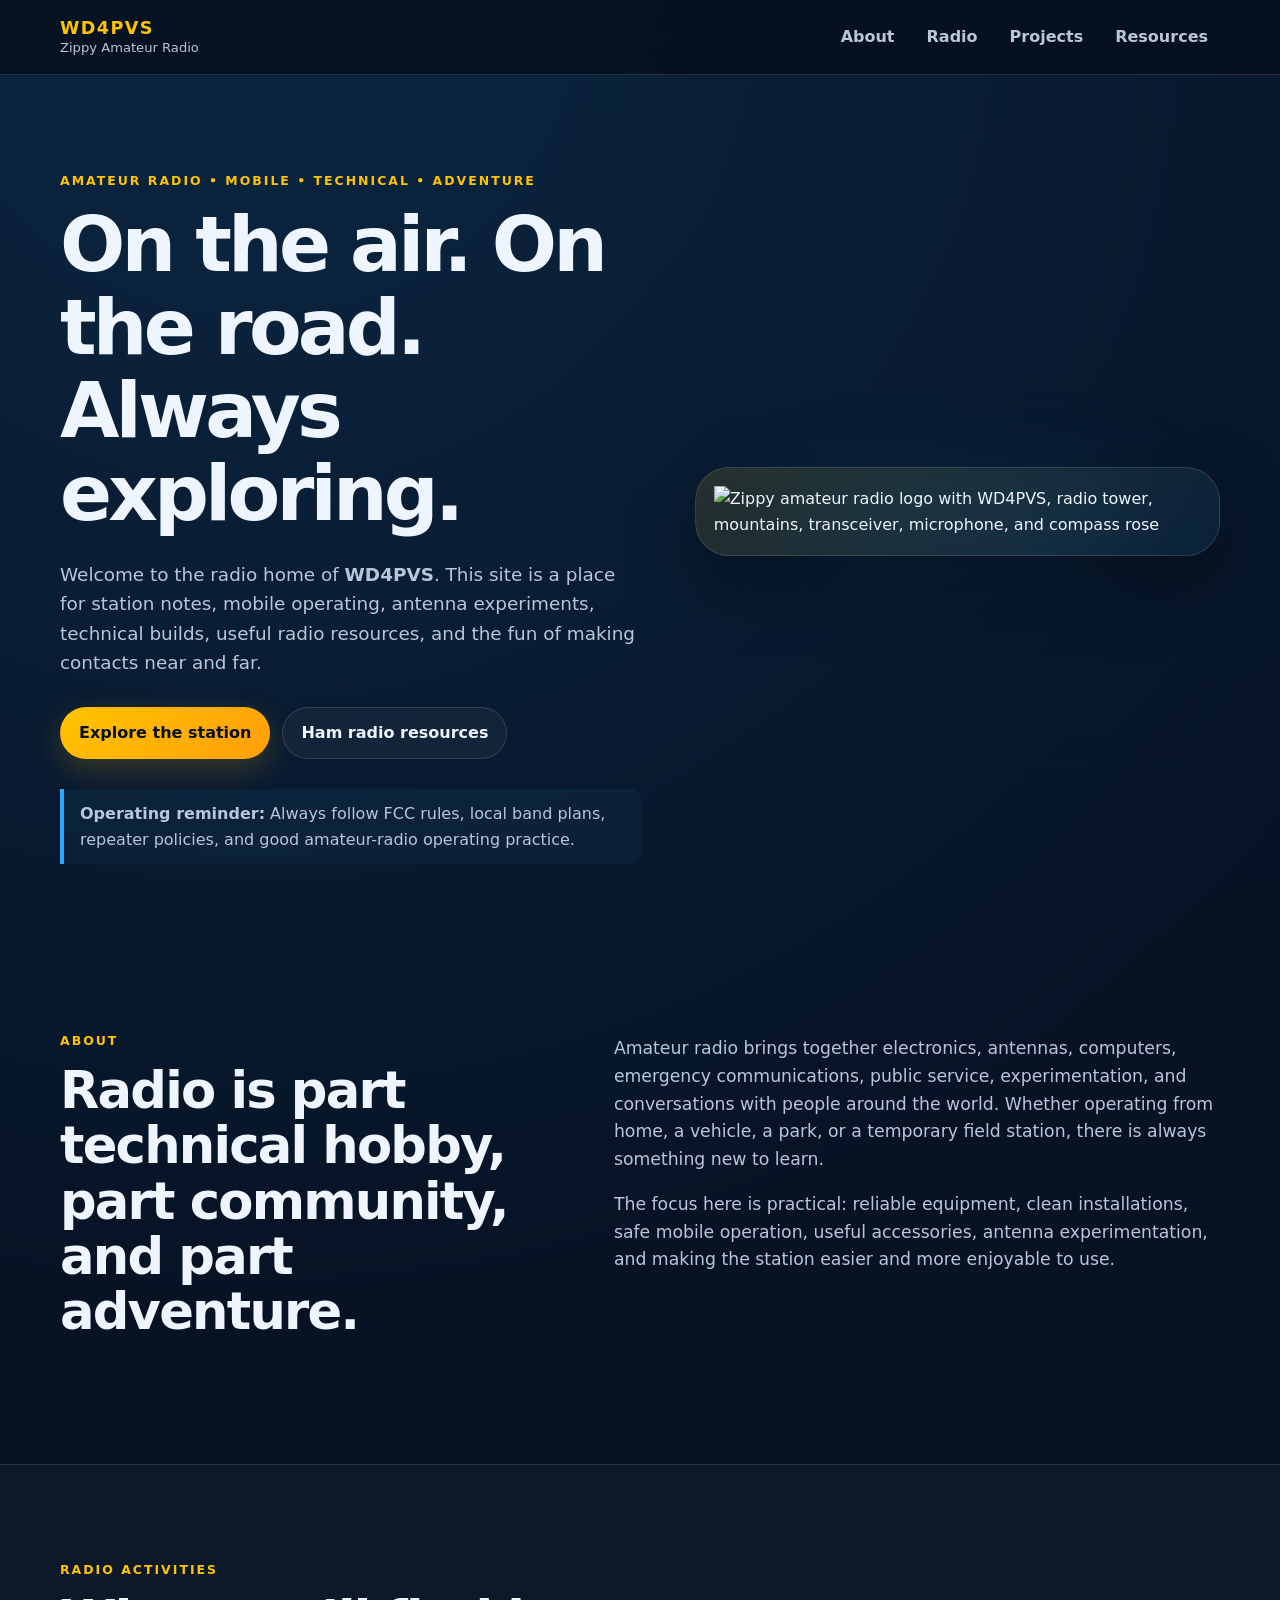
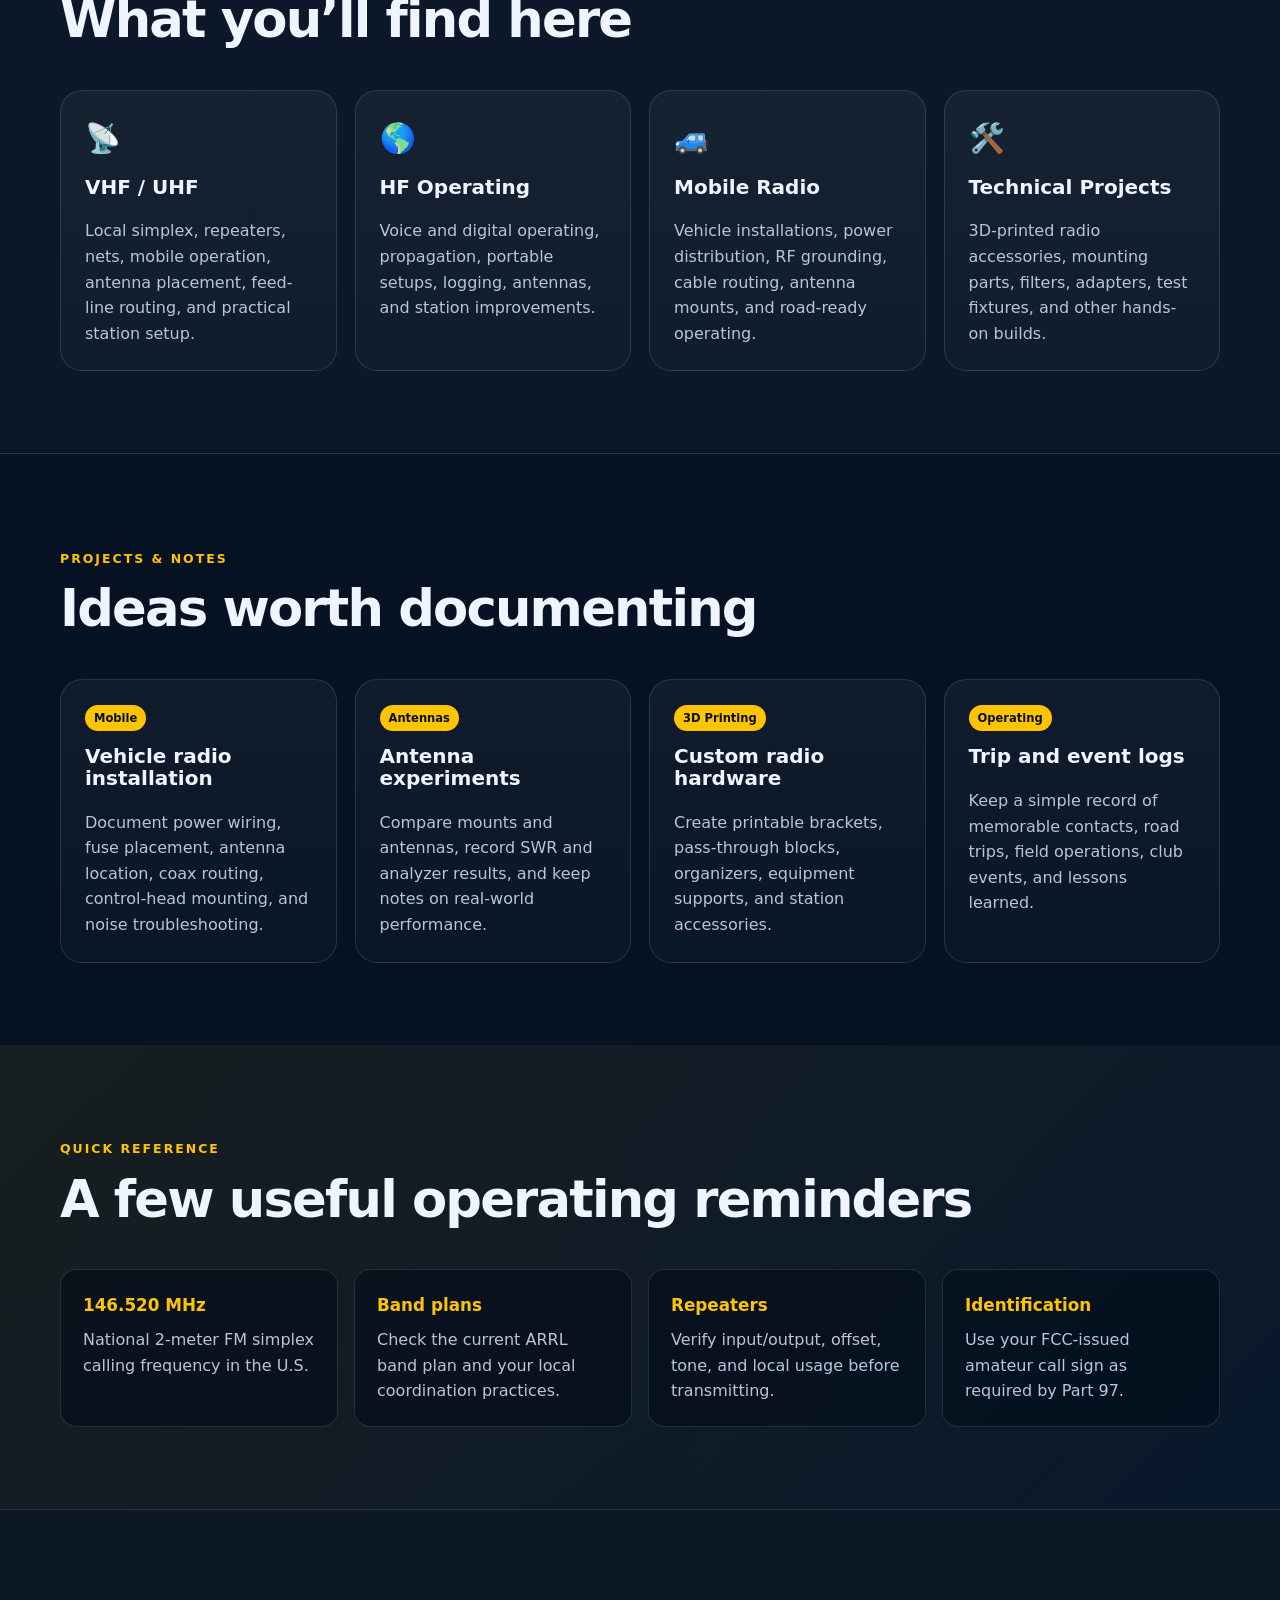
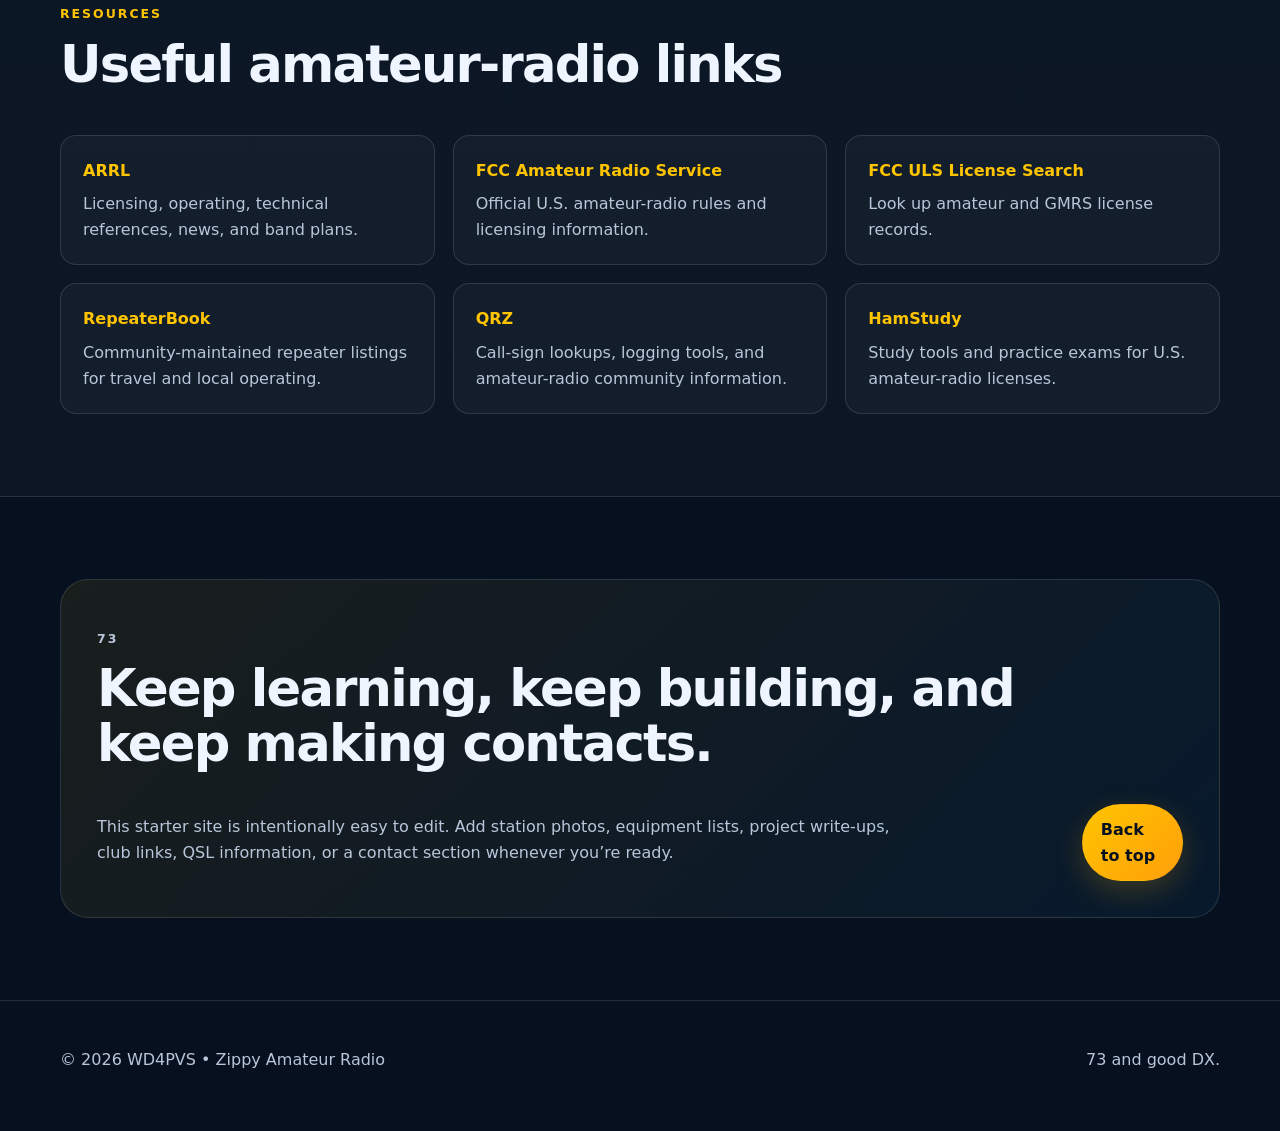
==== index.html @ e9378b44 "Add files via upload" ====
<!doctype html>
<html lang="en">
<head>
  <meta charset="utf-8">
  <meta name="viewport" content="width=device-width, initial-scale=1">
  <meta name="theme-color" content="#071427">
  <meta name="description" content="WD4PVS — Zippy Amateur Radio. On the air, on the road, always exploring.">
  <meta property="og:title" content="WD4PVS | Zippy Amateur Radio">
  <meta property="og:description" content="Amateur radio, mobile operating, technical projects, and radio adventures.">
  <meta property="og:image" content="assets/og-image.png">
  <meta property="og:type" content="website">
  <title>WD4PVS | Zippy Amateur Radio</title>
  <link rel="icon" type="image/png" href="assets/favicon.png">
  <link rel="apple-touch-icon" href="assets/apple-touch-icon.png">
  <link rel="stylesheet" href="styles.css">
</head>
<body>
  <a class="skip-link" href="#main">Skip to content</a>

  <header class="site-header">
    <div class="wrap nav-wrap">
      <a class="brand" href="#top" aria-label="WD4PVS home">
        <span class="brand-call">WD4PVS</span>
        <span class="brand-name">Zippy Amateur Radio</span>
      </a>
      <button class="menu-button" type="button" aria-expanded="false" aria-controls="site-nav">Menu</button>
      <nav id="site-nav" class="site-nav" aria-label="Primary navigation">
        <a href="#about">About</a>
        <a href="#radio">Radio</a>
        <a href="#projects">Projects</a>
        <a href="#resources">Resources</a>
      </nav>
    </div>
  </header>

  <main id="main">
    <section id="top" class="hero">
      <div class="wrap hero-grid">
        <div class="hero-copy">
          <p class="eyebrow">Amateur Radio • Mobile • Technical • Adventure</p>
          <h1>On the air. On the road. Always exploring.</h1>
          <p class="lead">Welcome to the radio home of <strong>WD4PVS</strong>. This site is a place for station notes, mobile operating, antenna experiments, technical builds, useful radio resources, and the fun of making contacts near and far.</p>
          <div class="hero-actions">
            <a class="button primary" href="#radio">Explore the station</a>
            <a class="button secondary" href="#resources">Ham radio resources</a>
          </div>
          <div class="callout" role="note">
            <strong>Operating reminder:</strong> Always follow FCC rules, local band plans, repeater policies, and good amateur-radio operating practice.
          </div>
        </div>
        <div class="hero-logo-card">
          <img src="assets/zippy-logo.png" alt="Zippy amateur radio logo with WD4PVS, radio tower, mountains, transceiver, microphone, and compass rose">
        </div>
      </div>
    </section>

    <section id="about" class="section">
      <div class="wrap two-col">
        <div>
          <p class="section-kicker">About</p>
          <h2>Radio is part technical hobby, part community, and part adventure.</h2>
        </div>
        <div class="prose">
          <p>Amateur radio brings together electronics, antennas, computers, emergency communications, public service, experimentation, and conversations with people around the world. Whether operating from home, a vehicle, a park, or a temporary field station, there is always something new to learn.</p>
          <p>The focus here is practical: reliable equipment, clean installations, safe mobile operation, useful accessories, antenna experimentation, and making the station easier and more enjoyable to use.</p>
        </div>
      </div>
    </section>

    <section id="radio" class="section section-dark">
      <div class="wrap">
        <p class="section-kicker">Radio Activities</p>
        <h2>What you’ll find here</h2>
        <div class="card-grid">
          <article class="card">
            <div class="icon" aria-hidden="true">📡</div>
            <h3>VHF / UHF</h3>
            <p>Local simplex, repeaters, nets, mobile operation, antenna placement, feed-line routing, and practical station setup.</p>
          </article>
          <article class="card">
            <div class="icon" aria-hidden="true">🌎</div>
            <h3>HF Operating</h3>
            <p>Voice and digital operating, propagation, portable setups, logging, antennas, and station improvements.</p>
          </article>
          <article class="card">
            <div class="icon" aria-hidden="true">🚙</div>
            <h3>Mobile Radio</h3>
            <p>Vehicle installations, power distribution, RF grounding, cable routing, antenna mounts, and road-ready operating.</p>
          </article>
          <article class="card">
            <div class="icon" aria-hidden="true">🛠️</div>
            <h3>Technical Projects</h3>
            <p>3D-printed radio accessories, mounting parts, filters, adapters, test fixtures, and other hands-on builds.</p>
          </article>
        </div>
      </div>
    </section>

    <section id="projects" class="section">
      <div class="wrap">
        <p class="section-kicker">Projects & Notes</p>
        <h2>Ideas worth documenting</h2>
        <div class="project-grid">
          <article class="project-card">
            <span class="tag">Mobile</span>
            <h3>Vehicle radio installation</h3>
            <p>Document power wiring, fuse placement, antenna location, coax routing, control-head mounting, and noise troubleshooting.</p>
          </article>
          <article class="project-card">
            <span class="tag">Antennas</span>
            <h3>Antenna experiments</h3>
            <p>Compare mounts and antennas, record SWR and analyzer results, and keep notes on real-world performance.</p>
          </article>
          <article class="project-card">
            <span class="tag">3D Printing</span>
            <h3>Custom radio hardware</h3>
            <p>Create printable brackets, pass-through blocks, organizers, equipment supports, and station accessories.</p>
          </article>
          <article class="project-card">
            <span class="tag">Operating</span>
            <h3>Trip and event logs</h3>
            <p>Keep a simple record of memorable contacts, road trips, field operations, club events, and lessons learned.</p>
          </article>
        </div>
      </div>
    </section>

    <section class="section band-guide">
      <div class="wrap">
        <p class="section-kicker">Quick Reference</p>
        <h2>A few useful operating reminders</h2>
        <div class="reference-grid">
          <div><strong>146.520 MHz</strong><span>National 2-meter FM simplex calling frequency in the U.S.</span></div>
          <div><strong>Band plans</strong><span>Check the current ARRL band plan and your local coordination practices.</span></div>
          <div><strong>Repeaters</strong><span>Verify input/output, offset, tone, and local usage before transmitting.</span></div>
          <div><strong>Identification</strong><span>Use your FCC-issued amateur call sign as required by Part 97.</span></div>
        </div>
      </div>
    </section>

    <section id="resources" class="section section-dark">
      <div class="wrap">
        <p class="section-kicker">Resources</p>
        <h2>Useful amateur-radio links</h2>
        <div class="link-grid">
          <a class="resource-link" href="https://www.arrl.org/" target="_blank" rel="noopener noreferrer">
            <strong>ARRL</strong><span>Licensing, operating, technical references, news, and band plans.</span>
          </a>
          <a class="resource-link" href="https://www.fcc.gov/wireless/bureau-divisions/mobility-division/amateur-radio-service" target="_blank" rel="noopener noreferrer">
            <strong>FCC Amateur Radio Service</strong><span>Official U.S. amateur-radio rules and licensing information.</span>
          </a>
          <a class="resource-link" href="https://wireless2.fcc.gov/UlsSearch/searchLicense.jsp" target="_blank" rel="noopener noreferrer">
            <strong>FCC ULS License Search</strong><span>Look up amateur and GMRS license records.</span>
          </a>
          <a class="resource-link" href="https://www.repeaterbook.com/" target="_blank" rel="noopener noreferrer">
            <strong>RepeaterBook</strong><span>Community-maintained repeater listings for travel and local operating.</span>
          </a>
          <a class="resource-link" href="https://www.qrz.com/" target="_blank" rel="noopener noreferrer">
            <strong>QRZ</strong><span>Call-sign lookups, logging tools, and amateur-radio community information.</span>
          </a>
          <a class="resource-link" href="https://www.hamstudy.org/" target="_blank" rel="noopener noreferrer">
            <strong>HamStudy</strong><span>Study tools and practice exams for U.S. amateur-radio licenses.</span>
          </a>
        </div>
      </div>
    </section>

    <section class="section final-cta">
      <div class="wrap cta-box">
        <div>
          <p class="section-kicker">73</p>
          <h2>Keep learning, keep building, and keep making contacts.</h2>
          <p>This starter site is intentionally easy to edit. Add station photos, equipment lists, project write-ups, club links, QSL information, or a contact section whenever you’re ready.</p>
        </div>
        <a class="button primary" href="#top">Back to top</a>
      </div>
    </section>
  </main>

  <footer class="site-footer">
    <div class="wrap footer-wrap">
      <p>© <span id="year"></span> WD4PVS • Zippy Amateur Radio</p>
      <p>73 and good DX.</p>
    </div>
  </footer>

  <script src="script.js"></script>
</body>
</html>
---- styles.css ----
:root {
  --bg: #071427;
  --bg-2: #0a1d36;
  --panel: #102947;
  --text: #eef5ff;
  --muted: #b8c6d9;
  --gold: #ffc400;
  --gold-2: #ff9f0a;
  --blue: #28a9ff;
  --line: rgba(255,255,255,.12);
  --shadow: 0 24px 70px rgba(0,0,0,.35);
  --radius: 22px;
}
* { box-sizing: border-box; }
html { scroll-behavior: smooth; }
body {
  margin: 0;
  font-family: Inter, ui-sans-serif, system-ui, -apple-system, BlinkMacSystemFont, "Segoe UI", sans-serif;
  color: var(--text);
  background:
    radial-gradient(circle at 20% 0%, rgba(40,169,255,.12), transparent 30%),
    linear-gradient(180deg, #071427 0%, #06101f 100%);
  line-height: 1.6;
}
a { color: inherit; }
img { max-width: 100%; display: block; }
.wrap { width: min(1160px, calc(100% - 40px)); margin: 0 auto; }
.skip-link { position: fixed; left: 12px; top: -60px; z-index: 100; background: white; color: #000; padding: 10px 14px; border-radius: 8px; }
.skip-link:focus { top: 12px; }
.site-header { position: sticky; top: 0; z-index: 50; backdrop-filter: blur(14px); background: rgba(5,15,29,.82); border-bottom: 1px solid var(--line); }
.nav-wrap { min-height: 74px; display: flex; align-items: center; justify-content: space-between; gap: 24px; }
.brand { display: inline-flex; flex-direction: column; text-decoration: none; line-height: 1.05; }
.brand-call { font-weight: 900; letter-spacing: .08em; color: var(--gold); font-size: 1.1rem; }
.brand-name { font-size: .82rem; color: var(--muted); margin-top: 4px; }
.site-nav { display: flex; gap: 8px; }
.site-nav a { text-decoration: none; color: var(--muted); font-weight: 700; padding: 10px 12px; border-radius: 10px; }
.site-nav a:hover, .site-nav a:focus-visible { color: white; background: rgba(255,255,255,.08); }
.menu-button { display: none; border: 1px solid var(--line); background: #10233d; color: white; border-radius: 10px; padding: 9px 12px; font-weight: 800; }
.hero { padding: 84px 0 72px; }
.hero-grid { display: grid; grid-template-columns: 1.05fr .95fr; align-items: center; gap: 54px; }
.eyebrow, .section-kicker { color: var(--gold); text-transform: uppercase; letter-spacing: .16em; font-weight: 900; font-size: .78rem; }
h1, h2, h3 { line-height: 1.08; margin-top: 0; }
h1 { font-size: clamp(2.8rem, 6vw, 5.8rem); margin-bottom: 24px; letter-spacing: -.05em; }
h2 { font-size: clamp(2rem, 4vw, 3.3rem); letter-spacing: -.035em; }
h3 { font-size: 1.25rem; }
.lead { color: var(--muted); font-size: 1.15rem; max-width: 720px; }
.hero-actions { display: flex; flex-wrap: wrap; gap: 12px; margin: 30px 0; }
.button { display: inline-flex; align-items: center; justify-content: center; text-decoration: none; border-radius: 999px; padding: 12px 18px; font-weight: 900; border: 1px solid transparent; }
.button.primary { background: linear-gradient(135deg, var(--gold), var(--gold-2)); color: #07101f; box-shadow: 0 10px 30px rgba(255,180,0,.2); }
.button.secondary { border-color: var(--line); background: rgba(255,255,255,.045); }
.button:hover { transform: translateY(-1px); }
.callout { margin-top: 28px; color: var(--muted); border-left: 4px solid var(--blue); padding: 12px 16px; background: rgba(40,169,255,.05); border-radius: 0 10px 10px 0; }
.hero-logo-card { position: relative; border-radius: 34px; padding: 18px; background: linear-gradient(145deg, rgba(255,196,0,.12), rgba(40,169,255,.08)); border: 1px solid var(--line); box-shadow: var(--shadow); }
.hero-logo-card::after { content: ""; position: absolute; inset: 12%; border-radius: 50%; background: rgba(40,169,255,.12); filter: blur(45px); z-index: -1; }
.section { padding: 82px 0; }
.section-dark { background: rgba(255,255,255,.025); border-top: 1px solid var(--line); border-bottom: 1px solid var(--line); }
.two-col { display: grid; grid-template-columns: .9fr 1.1fr; gap: 58px; }
.prose { color: var(--muted); font-size: 1.08rem; }
.card-grid, .project-grid, .link-grid { display: grid; grid-template-columns: repeat(4, 1fr); gap: 18px; margin-top: 34px; }
.card, .project-card { padding: 24px; border: 1px solid var(--line); border-radius: var(--radius); background: linear-gradient(180deg, rgba(255,255,255,.045), rgba(255,255,255,.02)); }
.card p, .project-card p { color: var(--muted); margin-bottom: 0; }
.icon { font-size: 1.8rem; margin-bottom: 16px; }
.tag { display: inline-block; color: #07101f; background: var(--gold); border-radius: 999px; padding: 4px 9px; font-size: .72rem; font-weight: 900; margin-bottom: 15px; }
.band-guide { background: linear-gradient(135deg, rgba(255,196,0,.07), rgba(40,169,255,.05)); }
.reference-grid { display: grid; grid-template-columns: repeat(4, 1fr); gap: 16px; margin-top: 30px; }
.reference-grid div { padding: 22px; border-radius: 16px; background: rgba(4,13,25,.6); border: 1px solid var(--line); }
.reference-grid strong { display: block; color: var(--gold); font-size: 1.05rem; margin-bottom: 8px; }
.reference-grid span { color: var(--muted); }
.link-grid { grid-template-columns: repeat(3, 1fr); }
.resource-link { padding: 22px; text-decoration: none; border: 1px solid var(--line); border-radius: 16px; background: rgba(255,255,255,.03); transition: .2s ease; }
.resource-link:hover, .resource-link:focus-visible { border-color: rgba(255,196,0,.6); transform: translateY(-2px); }
.resource-link strong { display: block; color: var(--gold); margin-bottom: 8px; }
.resource-link span { color: var(--muted); }
.cta-box { display: flex; align-items: end; justify-content: space-between; gap: 36px; padding: 36px; border: 1px solid var(--line); border-radius: 28px; background: linear-gradient(135deg, rgba(255,196,0,.08), rgba(40,169,255,.06)); }
.cta-box p { color: var(--muted); max-width: 820px; }
.site-footer { border-top: 1px solid var(--line); padding: 30px 0 42px; color: var(--muted); }
.footer-wrap { display: flex; justify-content: space-between; gap: 20px; }
:focus-visible { outline: 3px solid var(--gold); outline-offset: 3px; }
@media (max-width: 900px) {
  .hero-grid, .two-col { grid-template-columns: 1fr; }
  .hero-logo-card { max-width: 620px; margin: 0 auto; }
  .card-grid, .project-grid, .reference-grid { grid-template-columns: repeat(2, 1fr); }
  .link-grid { grid-template-columns: 1fr 1fr; }
}
@media (max-width: 680px) {
  .wrap { width: min(100% - 28px, 1160px); }
  .menu-button { display: inline-block; }
  .site-nav { display: none; position: absolute; top: 68px; right: 14px; flex-direction: column; width: min(260px, calc(100% - 28px)); padding: 10px; background: #0a1b31; border: 1px solid var(--line); border-radius: 14px; box-shadow: var(--shadow); }
  .site-nav.open { display: flex; }
  .hero { padding-top: 52px; }
  .section { padding: 62px 0; }
  .card-grid, .project-grid, .reference-grid, .link-grid { grid-template-columns: 1fr; }
  .cta-box, .footer-wrap { flex-direction: column; align-items: flex-start; }
}
@media (prefers-reduced-motion: reduce) {
  html { scroll-behavior: auto; }
  *, *::before, *::after { transition: none !important; }
}
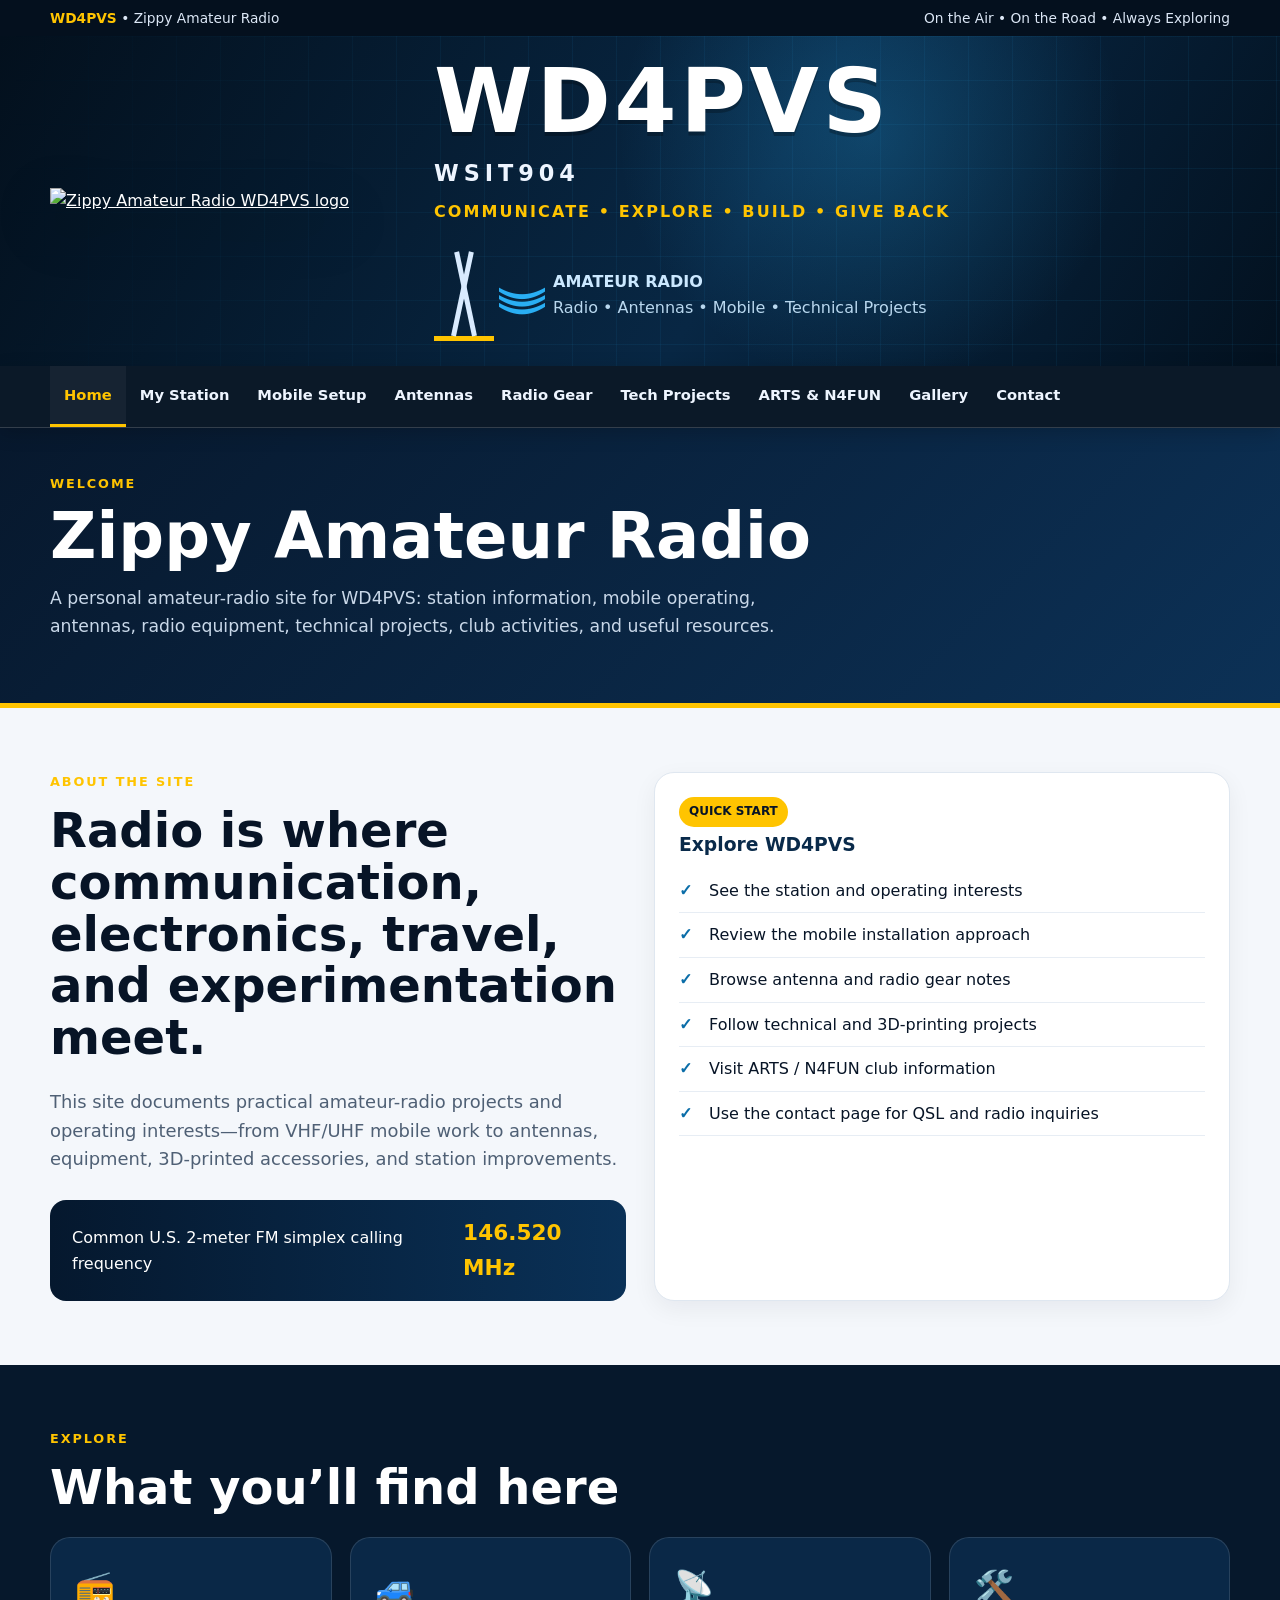
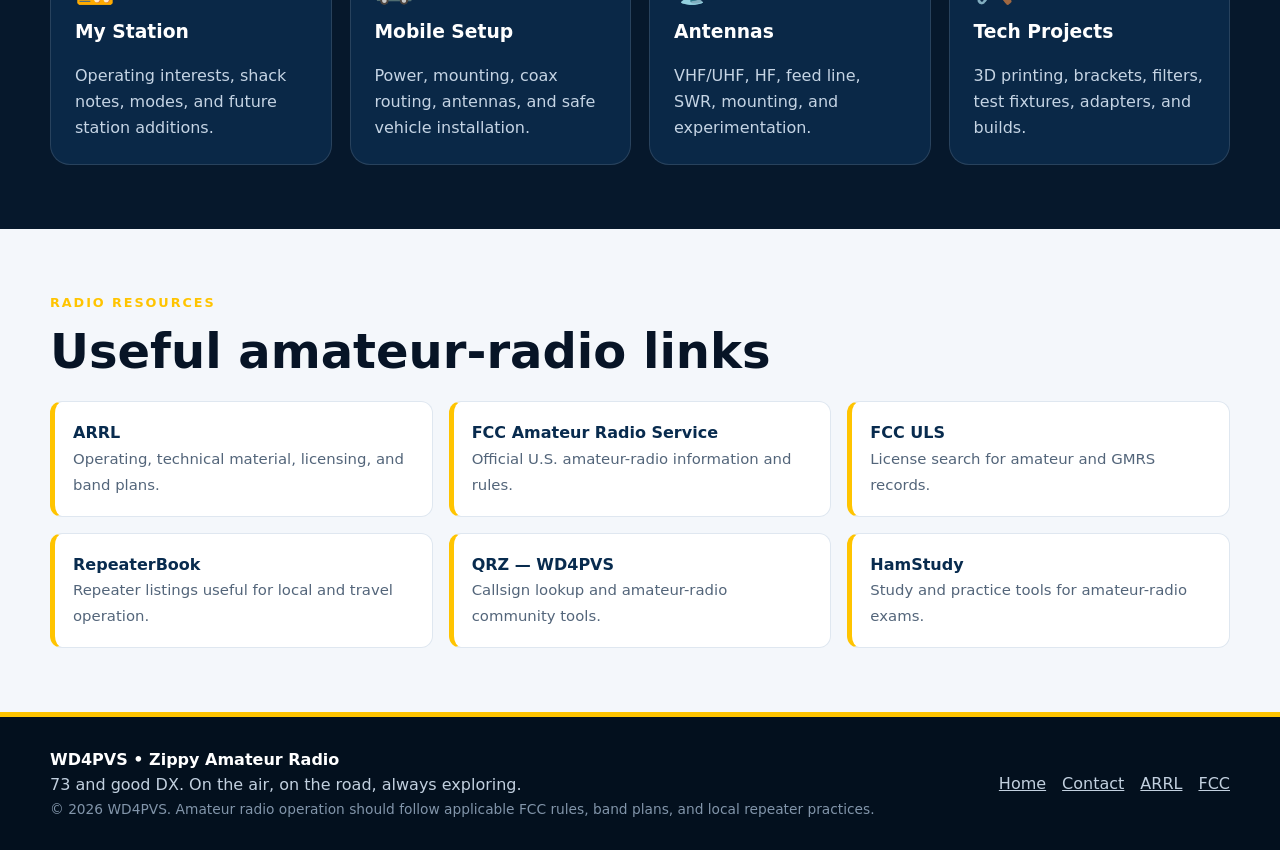
==== commit cb289ea2: "Add files via upload" ====
--- a/index.html
+++ b/index.html
@@ -1,189 +1,8 @@
 <!doctype html>
-<html lang="en">
-<head>
-  <meta charset="utf-8">
-  <meta name="viewport" content="width=device-width, initial-scale=1">
-  <meta name="theme-color" content="#071427">
-  <meta name="description" content="WD4PVS — Zippy Amateur Radio. On the air, on the road, always exploring.">
-  <meta property="og:title" content="WD4PVS | Zippy Amateur Radio">
-  <meta property="og:description" content="Amateur radio, mobile operating, technical projects, and radio adventures.">
-  <meta property="og:image" content="assets/og-image.png">
-  <meta property="og:type" content="website">
-  <title>WD4PVS | Zippy Amateur Radio</title>
-  <link rel="icon" type="image/png" href="assets/favicon.png">
-  <link rel="apple-touch-icon" href="assets/apple-touch-icon.png">
-  <link rel="stylesheet" href="styles.css">
-</head>
-<body>
-  <a class="skip-link" href="#main">Skip to content</a>
-
-  <header class="site-header">
-    <div class="wrap nav-wrap">
-      <a class="brand" href="#top" aria-label="WD4PVS home">
-        <span class="brand-call">WD4PVS</span>
-        <span class="brand-name">Zippy Amateur Radio</span>
-      </a>
-      <button class="menu-button" type="button" aria-expanded="false" aria-controls="site-nav">Menu</button>
-      <nav id="site-nav" class="site-nav" aria-label="Primary navigation">
-        <a href="#about">About</a>
-        <a href="#radio">Radio</a>
-        <a href="#projects">Projects</a>
-        <a href="#resources">Resources</a>
-      </nav>
-    </div>
-  </header>
-
-  <main id="main">
-    <section id="top" class="hero">
-      <div class="wrap hero-grid">
-        <div class="hero-copy">
-          <p class="eyebrow">Amateur Radio • Mobile • Technical • Adventure</p>
-          <h1>On the air. On the road. Always exploring.</h1>
-          <p class="lead">Welcome to the radio home of <strong>WD4PVS</strong>. This site is a place for station notes, mobile operating, antenna experiments, technical builds, useful radio resources, and the fun of making contacts near and far.</p>
-          <div class="hero-actions">
-            <a class="button primary" href="#radio">Explore the station</a>
-            <a class="button secondary" href="#resources">Ham radio resources</a>
-          </div>
-          <div class="callout" role="note">
-            <strong>Operating reminder:</strong> Always follow FCC rules, local band plans, repeater policies, and good amateur-radio operating practice.
-          </div>
-        </div>
-        <div class="hero-logo-card">
-          <img src="assets/zippy-logo.png" alt="Zippy amateur radio logo with WD4PVS, radio tower, mountains, transceiver, microphone, and compass rose">
-        </div>
-      </div>
-    </section>
-
-    <section id="about" class="section">
-      <div class="wrap two-col">
-        <div>
-          <p class="section-kicker">About</p>
-          <h2>Radio is part technical hobby, part community, and part adventure.</h2>
-        </div>
-        <div class="prose">
-          <p>Amateur radio brings together electronics, antennas, computers, emergency communications, public service, experimentation, and conversations with people around the world. Whether operating from home, a vehicle, a park, or a temporary field station, there is always something new to learn.</p>
-          <p>The focus here is practical: reliable equipment, clean installations, safe mobile operation, useful accessories, antenna experimentation, and making the station easier and more enjoyable to use.</p>
-        </div>
-      </div>
-    </section>
-
-    <section id="radio" class="section section-dark">
-      <div class="wrap">
-        <p class="section-kicker">Radio Activities</p>
-        <h2>What you’ll find here</h2>
-        <div class="card-grid">
-          <article class="card">
-            <div class="icon" aria-hidden="true">📡</div>
-            <h3>VHF / UHF</h3>
-            <p>Local simplex, repeaters, nets, mobile operation, antenna placement, feed-line routing, and practical station setup.</p>
-          </article>
-          <article class="card">
-            <div class="icon" aria-hidden="true">🌎</div>
-            <h3>HF Operating</h3>
-            <p>Voice and digital operating, propagation, portable setups, logging, antennas, and station improvements.</p>
-          </article>
-          <article class="card">
-            <div class="icon" aria-hidden="true">🚙</div>
-            <h3>Mobile Radio</h3>
-            <p>Vehicle installations, power distribution, RF grounding, cable routing, antenna mounts, and road-ready operating.</p>
-          </article>
-          <article class="card">
-            <div class="icon" aria-hidden="true">🛠️</div>
-            <h3>Technical Projects</h3>
-            <p>3D-printed radio accessories, mounting parts, filters, adapters, test fixtures, and other hands-on builds.</p>
-          </article>
-        </div>
-      </div>
-    </section>
-
-    <section id="projects" class="section">
-      <div class="wrap">
-        <p class="section-kicker">Projects & Notes</p>
-        <h2>Ideas worth documenting</h2>
-        <div class="project-grid">
-          <article class="project-card">
-            <span class="tag">Mobile</span>
-            <h3>Vehicle radio installation</h3>
-            <p>Document power wiring, fuse placement, antenna location, coax routing, control-head mounting, and noise troubleshooting.</p>
-          </article>
-          <article class="project-card">
-            <span class="tag">Antennas</span>
-            <h3>Antenna experiments</h3>
-            <p>Compare mounts and antennas, record SWR and analyzer results, and keep notes on real-world performance.</p>
-          </article>
-          <article class="project-card">
-            <span class="tag">3D Printing</span>
-            <h3>Custom radio hardware</h3>
-            <p>Create printable brackets, pass-through blocks, organizers, equipment supports, and station accessories.</p>
-          </article>
-          <article class="project-card">
-            <span class="tag">Operating</span>
-            <h3>Trip and event logs</h3>
-            <p>Keep a simple record of memorable contacts, road trips, field operations, club events, and lessons learned.</p>
-          </article>
-        </div>
-      </div>
-    </section>
-
-    <section class="section band-guide">
-      <div class="wrap">
-        <p class="section-kicker">Quick Reference</p>
-        <h2>A few useful operating reminders</h2>
-        <div class="reference-grid">
-          <div><strong>146.520 MHz</strong><span>National 2-meter FM simplex calling frequency in the U.S.</span></div>
-          <div><strong>Band plans</strong><span>Check the current ARRL band plan and your local coordination practices.</span></div>
-          <div><strong>Repeaters</strong><span>Verify input/output, offset, tone, and local usage before transmitting.</span></div>
-          <div><strong>Identification</strong><span>Use your FCC-issued amateur call sign as required by Part 97.</span></div>
-        </div>
-      </div>
-    </section>
-
-    <section id="resources" class="section section-dark">
-      <div class="wrap">
-        <p class="section-kicker">Resources</p>
-        <h2>Useful amateur-radio links</h2>
-        <div class="link-grid">
-          <a class="resource-link" href="https://www.arrl.org/" target="_blank" rel="noopener noreferrer">
-            <strong>ARRL</strong><span>Licensing, operating, technical references, news, and band plans.</span>
-          </a>
-          <a class="resource-link" href="https://www.fcc.gov/wireless/bureau-divisions/mobility-division/amateur-radio-service" target="_blank" rel="noopener noreferrer">
-            <strong>FCC Amateur Radio Service</strong><span>Official U.S. amateur-radio rules and licensing information.</span>
-          </a>
-          <a class="resource-link" href="https://wireless2.fcc.gov/UlsSearch/searchLicense.jsp" target="_blank" rel="noopener noreferrer">
-            <strong>FCC ULS License Search</strong><span>Look up amateur and GMRS license records.</span>
-          </a>
-          <a class="resource-link" href="https://www.repeaterbook.com/" target="_blank" rel="noopener noreferrer">
-            <strong>RepeaterBook</strong><span>Community-maintained repeater listings for travel and local operating.</span>
-          </a>
-          <a class="resource-link" href="https://www.qrz.com/" target="_blank" rel="noopener noreferrer">
-            <strong>QRZ</strong><span>Call-sign lookups, logging tools, and amateur-radio community information.</span>
-          </a>
-          <a class="resource-link" href="https://www.hamstudy.org/" target="_blank" rel="noopener noreferrer">
-            <strong>HamStudy</strong><span>Study tools and practice exams for U.S. amateur-radio licenses.</span>
-          </a>
-        </div>
-      </div>
-    </section>
-
-    <section class="section final-cta">
-      <div class="wrap cta-box">
-        <div>
-          <p class="section-kicker">73</p>
-          <h2>Keep learning, keep building, and keep making contacts.</h2>
-          <p>This starter site is intentionally easy to edit. Add station photos, equipment lists, project write-ups, club links, QSL information, or a contact section whenever you’re ready.</p>
-        </div>
-        <a class="button primary" href="#top">Back to top</a>
-      </div>
-    </section>
-  </main>
-
-  <footer class="site-footer">
-    <div class="wrap footer-wrap">
-      <p>© <span id="year"></span> WD4PVS • Zippy Amateur Radio</p>
-      <p>73 and good DX.</p>
-    </div>
-  </footer>
-
-  <script src="script.js"></script>
-</body>
-</html>
+<html lang="en"><head><meta charset="utf-8"><meta name="viewport" content="width=device-width,initial-scale=1"><meta name="theme-color" content="#061426"><meta name="description" content="WD4PVS Zippy Amateur Radio — station, mobile, antennas, radio gear, technical projects and ham radio resources."><meta property="og:title" content="Home | WD4PVS"><meta property="og:description" content="WD4PVS Zippy Amateur Radio — station, mobile, antennas, radio gear, technical projects and ham radio resources."><meta property="og:image" content="assets/og-image.png"><meta property="og:type" content="website"><title>Home | WD4PVS Zippy Amateur Radio</title><link rel="icon" href="assets/favicon.png"><link rel="apple-touch-icon" href="assets/apple-touch-icon.png"><link rel="stylesheet" href="styles.css"></head>
+<body><a class="skip-link" href="#main">Skip to content</a>
+<div class="topbar"><div class="wrap"><span><strong>WD4PVS</strong> • Zippy Amateur Radio</span><span>On the Air • On the Road • Always Exploring</span></div></div>
+<header class="hero-header"><div class="wrap header-grid"><div class="logo-shell"><a href="index.html"><img src="assets/zippy-logo.png" alt="Zippy Amateur Radio WD4PVS logo"></a></div><div class="brand-panel"><h1>WD4PVS</h1><div class="gmrs">WSIT904</div><div class="tagline">Communicate • Explore • Build • Give Back</div><div class="radio-art" aria-hidden="true"><div class="tower"></div><div class="waves">)))</div><div><strong>AMATEUR RADIO</strong><br><span style="color:#b9d8ef">Radio • Antennas • Mobile • Technical Projects</span></div></div></div></div></header>
+<header class="site-header"><div class="wrap nav-wrap"><a class="brand-mini" href="index.html">WD4PVS</a><button class="menu-button" aria-expanded="false" aria-controls="site-nav">Menu</button><nav id="site-nav" class="site-nav" aria-label="Primary navigation"><a href="index.html" class="active">Home</a><a href="my-station.html" class="">My Station</a><a href="mobile-setup.html" class="">Mobile Setup</a><a href="antennas.html" class="">Antennas</a><a href="radio-gear.html" class="">Radio Gear</a><a href="tech-projects.html" class="">Tech Projects</a><a href="arts-n4fun.html" class="">ARTS & N4FUN</a><a href="gallery.html" class="">Gallery</a><a href="contact.html" class="">Contact</a></nav></div></header>
+<main id="main"><section class="page-hero"><div class="wrap"><div class="eyebrow">Welcome</div><h1>Zippy Amateur Radio</h1><p>A personal amateur-radio site for WD4PVS: station information, mobile operating, antennas, radio equipment, technical projects, club activities, and useful resources.</p></div></section><section class="section "><div class="wrap"><div class="grid-2"><div><div class="section-kicker">About the site</div><h2>Radio is where communication, electronics, travel, and experimentation meet.</h2><p class="lead">This site documents practical amateur-radio projects and operating interests—from VHF/UHF mobile work to antennas, equipment, 3D-printed accessories, and station improvements.</p><div class="frequency-strip"><span>Common U.S. 2-meter FM simplex calling frequency</span><strong>146.520 MHz</strong></div></div><div class="card"><span class="badge">QUICK START</span><h3>Explore WD4PVS</h3><ul class="checklist"><li>See the station and operating interests</li><li>Review the mobile installation approach</li><li>Browse antenna and radio gear notes</li><li>Follow technical and 3D-printing projects</li><li>Visit ARTS / N4FUN club information</li><li>Use the contact page for QSL and radio inquiries</li></ul></div></div></div></section><section class="section dark-section"><div class="wrap"><div class="section-kicker">Explore</div><h2>What you’ll find here</h2><div class="grid-4"><a class="card icon-card" href="my-station.html" style="text-decoration:none"><div class="icon">📻</div><h3>My Station</h3><p>Operating interests, shack notes, modes, and future station additions.</p></a><a class="card icon-card" href="mobile-setup.html" style="text-decoration:none"><div class="icon">🚙</div><h3>Mobile Setup</h3><p>Power, mounting, coax routing, antennas, and safe vehicle installation.</p></a><a class="card icon-card" href="antennas.html" style="text-decoration:none"><div class="icon">📡</div><h3>Antennas</h3><p>VHF/UHF, HF, feed line, SWR, mounting, and experimentation.</p></a><a class="card icon-card" href="tech-projects.html" style="text-decoration:none"><div class="icon">🛠️</div><h3>Tech Projects</h3><p>3D printing, brackets, filters, test fixtures, adapters, and builds.</p></a></div></div></section><section class="section "><div class="wrap"><div class="section-kicker">Radio Resources</div><h2>Useful amateur-radio links</h2><div class="resource-grid"><a class="resource" href="https://www.arrl.org/" target="_blank" rel="noopener"><strong>ARRL</strong><span>Operating, technical material, licensing, and band plans.</span></a><a class="resource" href="https://www.fcc.gov/wireless/bureau-divisions/mobility-division/amateur-radio-service" target="_blank" rel="noopener"><strong>FCC Amateur Radio Service</strong><span>Official U.S. amateur-radio information and rules.</span></a><a class="resource" href="https://wireless2.fcc.gov/UlsSearch/searchLicense.jsp" target="_blank" rel="noopener"><strong>FCC ULS</strong><span>License search for amateur and GMRS records.</span></a><a class="resource" href="https://www.repeaterbook.com/" target="_blank" rel="noopener"><strong>RepeaterBook</strong><span>Repeater listings useful for local and travel operation.</span></a><a class="resource" href="https://www.qrz.com/lookup/WD4PVS" target="_blank" rel="noopener"><strong>QRZ — WD4PVS</strong><span>Callsign lookup and amateur-radio community tools.</span></a><a class="resource" href="https://hamstudy.org/" target="_blank" rel="noopener"><strong>HamStudy</strong><span>Study and practice tools for amateur-radio exams.</span></a></div></div></section></main>
+<footer class="site-footer"><div class="wrap footer-grid"><div><div class="footer-title">WD4PVS • Zippy Amateur Radio</div><div>73 and good DX. On the air, on the road, always exploring.</div><div class="small">© <span data-year></span> WD4PVS. Amateur radio operation should follow applicable FCC rules, band plans, and local repeater practices.</div></div><div class="footer-links"><a href="index.html">Home</a><a href="contact.html">Contact</a><a href="https://www.arrl.org/" target="_blank" rel="noopener">ARRL</a><a href="https://www.fcc.gov/wireless/bureau-divisions/mobility-division/amateur-radio-service" target="_blank" rel="noopener">FCC</a></div></div></footer><script src="script.js"></script></body></html>
--- a/styles.css
+++ b/styles.css
@@ -1,98 +1,17 @@
-:root {
-  --bg: #071427;
-  --bg-2: #0a1d36;
-  --panel: #102947;
-  --text: #eef5ff;
-  --muted: #b8c6d9;
-  --gold: #ffc400;
-  --gold-2: #ff9f0a;
-  --blue: #28a9ff;
-  --line: rgba(255,255,255,.12);
-  --shadow: 0 24px 70px rgba(0,0,0,.35);
-  --radius: 22px;
+:root{
+  --navy:#061426;--navy2:#0a2340;--navy3:#0d3158;--gold:#ffc400;--gold2:#ff9f0a;
+  --blue:#29aef3;--text:#f4f8ff;--muted:#b9c7d9;--ink:#071426;--paper:#f4f7fb;
+  --line:rgba(255,255,255,.14);--radius:20px;--shadow:0 18px 50px rgba(0,0,0,.28)
 }
-* { box-sizing: border-box; }
-html { scroll-behavior: smooth; }
-body {
-  margin: 0;
-  font-family: Inter, ui-sans-serif, system-ui, -apple-system, BlinkMacSystemFont, "Segoe UI", sans-serif;
-  color: var(--text);
-  background:
-    radial-gradient(circle at 20% 0%, rgba(40,169,255,.12), transparent 30%),
-    linear-gradient(180deg, #071427 0%, #06101f 100%);
-  line-height: 1.6;
-}
-a { color: inherit; }
-img { max-width: 100%; display: block; }
-.wrap { width: min(1160px, calc(100% - 40px)); margin: 0 auto; }
-.skip-link { position: fixed; left: 12px; top: -60px; z-index: 100; background: white; color: #000; padding: 10px 14px; border-radius: 8px; }
-.skip-link:focus { top: 12px; }
-.site-header { position: sticky; top: 0; z-index: 50; backdrop-filter: blur(14px); background: rgba(5,15,29,.82); border-bottom: 1px solid var(--line); }
-.nav-wrap { min-height: 74px; display: flex; align-items: center; justify-content: space-between; gap: 24px; }
-.brand { display: inline-flex; flex-direction: column; text-decoration: none; line-height: 1.05; }
-.brand-call { font-weight: 900; letter-spacing: .08em; color: var(--gold); font-size: 1.1rem; }
-.brand-name { font-size: .82rem; color: var(--muted); margin-top: 4px; }
-.site-nav { display: flex; gap: 8px; }
-.site-nav a { text-decoration: none; color: var(--muted); font-weight: 700; padding: 10px 12px; border-radius: 10px; }
-.site-nav a:hover, .site-nav a:focus-visible { color: white; background: rgba(255,255,255,.08); }
-.menu-button { display: none; border: 1px solid var(--line); background: #10233d; color: white; border-radius: 10px; padding: 9px 12px; font-weight: 800; }
-.hero { padding: 84px 0 72px; }
-.hero-grid { display: grid; grid-template-columns: 1.05fr .95fr; align-items: center; gap: 54px; }
-.eyebrow, .section-kicker { color: var(--gold); text-transform: uppercase; letter-spacing: .16em; font-weight: 900; font-size: .78rem; }
-h1, h2, h3 { line-height: 1.08; margin-top: 0; }
-h1 { font-size: clamp(2.8rem, 6vw, 5.8rem); margin-bottom: 24px; letter-spacing: -.05em; }
-h2 { font-size: clamp(2rem, 4vw, 3.3rem); letter-spacing: -.035em; }
-h3 { font-size: 1.25rem; }
-.lead { color: var(--muted); font-size: 1.15rem; max-width: 720px; }
-.hero-actions { display: flex; flex-wrap: wrap; gap: 12px; margin: 30px 0; }
-.button { display: inline-flex; align-items: center; justify-content: center; text-decoration: none; border-radius: 999px; padding: 12px 18px; font-weight: 900; border: 1px solid transparent; }
-.button.primary { background: linear-gradient(135deg, var(--gold), var(--gold-2)); color: #07101f; box-shadow: 0 10px 30px rgba(255,180,0,.2); }
-.button.secondary { border-color: var(--line); background: rgba(255,255,255,.045); }
-.button:hover { transform: translateY(-1px); }
-.callout { margin-top: 28px; color: var(--muted); border-left: 4px solid var(--blue); padding: 12px 16px; background: rgba(40,169,255,.05); border-radius: 0 10px 10px 0; }
-.hero-logo-card { position: relative; border-radius: 34px; padding: 18px; background: linear-gradient(145deg, rgba(255,196,0,.12), rgba(40,169,255,.08)); border: 1px solid var(--line); box-shadow: var(--shadow); }
-.hero-logo-card::after { content: ""; position: absolute; inset: 12%; border-radius: 50%; background: rgba(40,169,255,.12); filter: blur(45px); z-index: -1; }
-.section { padding: 82px 0; }
-.section-dark { background: rgba(255,255,255,.025); border-top: 1px solid var(--line); border-bottom: 1px solid var(--line); }
-.two-col { display: grid; grid-template-columns: .9fr 1.1fr; gap: 58px; }
-.prose { color: var(--muted); font-size: 1.08rem; }
-.card-grid, .project-grid, .link-grid { display: grid; grid-template-columns: repeat(4, 1fr); gap: 18px; margin-top: 34px; }
-.card, .project-card { padding: 24px; border: 1px solid var(--line); border-radius: var(--radius); background: linear-gradient(180deg, rgba(255,255,255,.045), rgba(255,255,255,.02)); }
-.card p, .project-card p { color: var(--muted); margin-bottom: 0; }
-.icon { font-size: 1.8rem; margin-bottom: 16px; }
-.tag { display: inline-block; color: #07101f; background: var(--gold); border-radius: 999px; padding: 4px 9px; font-size: .72rem; font-weight: 900; margin-bottom: 15px; }
-.band-guide { background: linear-gradient(135deg, rgba(255,196,0,.07), rgba(40,169,255,.05)); }
-.reference-grid { display: grid; grid-template-columns: repeat(4, 1fr); gap: 16px; margin-top: 30px; }
-.reference-grid div { padding: 22px; border-radius: 16px; background: rgba(4,13,25,.6); border: 1px solid var(--line); }
-.reference-grid strong { display: block; color: var(--gold); font-size: 1.05rem; margin-bottom: 8px; }
-.reference-grid span { color: var(--muted); }
-.link-grid { grid-template-columns: repeat(3, 1fr); }
-.resource-link { padding: 22px; text-decoration: none; border: 1px solid var(--line); border-radius: 16px; background: rgba(255,255,255,.03); transition: .2s ease; }
-.resource-link:hover, .resource-link:focus-visible { border-color: rgba(255,196,0,.6); transform: translateY(-2px); }
-.resource-link strong { display: block; color: var(--gold); margin-bottom: 8px; }
-.resource-link span { color: var(--muted); }
-.cta-box { display: flex; align-items: end; justify-content: space-between; gap: 36px; padding: 36px; border: 1px solid var(--line); border-radius: 28px; background: linear-gradient(135deg, rgba(255,196,0,.08), rgba(40,169,255,.06)); }
-.cta-box p { color: var(--muted); max-width: 820px; }
-.site-footer { border-top: 1px solid var(--line); padding: 30px 0 42px; color: var(--muted); }
-.footer-wrap { display: flex; justify-content: space-between; gap: 20px; }
-:focus-visible { outline: 3px solid var(--gold); outline-offset: 3px; }
-@media (max-width: 900px) {
-  .hero-grid, .two-col { grid-template-columns: 1fr; }
-  .hero-logo-card { max-width: 620px; margin: 0 auto; }
-  .card-grid, .project-grid, .reference-grid { grid-template-columns: repeat(2, 1fr); }
-  .link-grid { grid-template-columns: 1fr 1fr; }
-}
-@media (max-width: 680px) {
-  .wrap { width: min(100% - 28px, 1160px); }
-  .menu-button { display: inline-block; }
-  .site-nav { display: none; position: absolute; top: 68px; right: 14px; flex-direction: column; width: min(260px, calc(100% - 28px)); padding: 10px; background: #0a1b31; border: 1px solid var(--line); border-radius: 14px; box-shadow: var(--shadow); }
-  .site-nav.open { display: flex; }
-  .hero { padding-top: 52px; }
-  .section { padding: 62px 0; }
-  .card-grid, .project-grid, .reference-grid, .link-grid { grid-template-columns: 1fr; }
-  .cta-box, .footer-wrap { flex-direction: column; align-items: flex-start; }
-}
-@media (prefers-reduced-motion: reduce) {
-  html { scroll-behavior: auto; }
-  *, *::before, *::after { transition: none !important; }
-}
+*{box-sizing:border-box}html{scroll-behavior:smooth}body{margin:0;font-family:Inter,ui-sans-serif,system-ui,-apple-system,"Segoe UI",sans-serif;background:var(--paper);color:var(--ink);line-height:1.6}img{max-width:100%;display:block}a{color:inherit}.wrap{width:min(1180px,calc(100% - 36px));margin:auto}.skip-link{position:fixed;left:12px;top:-60px;background:white;color:#000;padding:10px 14px;border-radius:8px;z-index:1000}.skip-link:focus{top:12px}
+.topbar{background:#04101e;color:#dce7f6;font-size:.86rem}.topbar .wrap{display:flex;justify-content:space-between;gap:18px;padding:7px 0}.topbar strong{color:var(--gold)}
+.hero-header{position:relative;overflow:hidden;color:white;background:radial-gradient(circle at 68% 30%,rgba(41,174,243,.24),transparent 28%),linear-gradient(120deg,#03101d 0%,#082744 58%,#03111f 100%)}.hero-header::before{content:"";position:absolute;inset:0;background-image:linear-gradient(rgba(41,174,243,.07) 1px,transparent 1px),linear-gradient(90deg,rgba(41,174,243,.07) 1px,transparent 1px);background-size:44px 44px;mask-image:linear-gradient(to right,transparent,black 42%,black)}
+.header-grid{position:relative;min-height:330px;display:grid;grid-template-columns:340px 1fr;gap:44px;align-items:center;padding:22px 0}.logo-shell{filter:drop-shadow(0 18px 28px rgba(0,0,0,.45))}.brand-panel{position:relative}.brand-panel h1{font-size:clamp(3.4rem,7vw,6.2rem);margin:0;line-height:.9;letter-spacing:.04em;text-shadow:0 4px 0 rgba(0,0,0,.25)}.brand-panel .gmrs{font-size:1.4rem;font-weight:900;letter-spacing:.22em;color:#eef5ff;margin:14px 0 8px}.tagline{color:var(--gold);font-weight:900;text-transform:uppercase;letter-spacing:.13em}.radio-art{margin-top:24px;display:flex;align-items:center;gap:18px;color:#cbe8ff}.tower{width:60px;height:92px;position:relative;border-bottom:5px solid var(--gold)}.tower::before,.tower::after{content:"";position:absolute;bottom:0;width:5px;height:86px;background:#d9ebff;transform-origin:bottom}.tower::before{left:17px;transform:rotate(12deg)}.tower::after{right:17px;transform:rotate(-12deg)}.waves{font-size:3.2rem;color:var(--blue);letter-spacing:-.24em;transform:rotate(90deg)}
+.site-header{position:sticky;top:0;z-index:100;background:rgba(4,18,34,.97);border-bottom:1px solid rgba(255,255,255,.16);box-shadow:0 5px 18px rgba(0,0,0,.18)}.nav-wrap{display:flex;align-items:center;justify-content:space-between;gap:15px}.brand-mini{display:none;color:var(--gold);font-weight:1000;letter-spacing:.08em;text-decoration:none}.site-nav{display:flex;align-items:stretch;overflow-x:auto}.site-nav a{color:#eef5ff;text-decoration:none;font-weight:800;font-size:.92rem;white-space:nowrap;padding:17px 14px;border-bottom:3px solid transparent}.site-nav a:hover,.site-nav a.active{color:var(--gold);background:rgba(255,255,255,.045);border-bottom-color:var(--gold)}.menu-button{display:none;background:#0c2a49;color:#fff;border:1px solid var(--line);border-radius:10px;padding:9px 12px;font-weight:800}
+.page-hero{background:linear-gradient(135deg,#07182d,#0c3156);color:white;padding:46px 0;border-bottom:5px solid var(--gold)}.page-hero .eyebrow,.section-kicker{color:var(--gold);font-weight:900;text-transform:uppercase;letter-spacing:.15em;font-size:.8rem}.page-hero h1{font-size:clamp(2.4rem,5vw,4.2rem);margin:.15em 0 .25em;line-height:1}.page-hero p{max-width:780px;color:#c9d8e9;font-size:1.08rem}
+main{min-height:50vh}.section{padding:64px 0}.section h2{font-size:clamp(2rem,4vw,3rem);line-height:1.08;margin:.25em 0 .5em}.lead{font-size:1.12rem;color:#4f6075;max-width:820px}.grid-2{display:grid;grid-template-columns:1fr 1fr;gap:28px}.grid-3{display:grid;grid-template-columns:repeat(3,1fr);gap:20px}.grid-4{display:grid;grid-template-columns:repeat(4,1fr);gap:18px}.card{background:white;border:1px solid #dfe7f0;border-radius:var(--radius);padding:24px;box-shadow:0 8px 24px rgba(6,20,38,.06)}.card h3{margin:.2em 0 .45em;color:#092a4a}.card p:last-child{margin-bottom:0}.icon-card .icon{font-size:2rem}.dark-section{background:#06182c;color:white}.dark-section .card{background:#0a2847;border-color:rgba(255,255,255,.12);box-shadow:none}.dark-section .card h3{color:white}.dark-section .card p{color:#c5d4e4}
+.frequency-strip{background:linear-gradient(90deg,#05182e,#0a3157);color:white;border-radius:16px;padding:16px 22px;display:flex;justify-content:space-between;gap:20px;align-items:center;margin-top:26px}.frequency-strip strong{color:var(--gold);font-size:1.35rem}.badge{display:inline-block;background:var(--gold);color:#071426;font-weight:900;border-radius:999px;padding:5px 10px;font-size:.75rem}.checklist{list-style:none;padding:0;margin:0}.checklist li{padding:9px 0 9px 30px;position:relative;border-bottom:1px solid #e7edf4}.checklist li::before{content:"✓";position:absolute;left:0;color:#0a6da8;font-weight:1000}.spec-table{width:100%;border-collapse:collapse;background:white;border-radius:15px;overflow:hidden;box-shadow:0 7px 20px rgba(0,0,0,.06)}.spec-table th,.spec-table td{padding:13px 15px;border-bottom:1px solid #e6edf4;text-align:left}.spec-table th{background:#092a4a;color:white}.resource-grid{display:grid;grid-template-columns:repeat(3,1fr);gap:16px}.resource{display:block;text-decoration:none;background:white;border:1px solid #dfe7f0;border-left:5px solid var(--gold);padding:18px;border-radius:12px}.resource strong{display:block;color:#082b4e}.resource span{color:#53657a;font-size:.93rem}.cta{background:linear-gradient(135deg,#092a4a,#0c3d68);color:white;border-radius:22px;padding:30px;display:flex;justify-content:space-between;align-items:center;gap:25px}.button{display:inline-flex;text-decoration:none;font-weight:900;border-radius:999px;padding:11px 17px}.button.gold{background:var(--gold);color:#071426}.button.outline{border:1px solid rgba(255,255,255,.35);color:white}.gallery-grid{display:grid;grid-template-columns:repeat(3,1fr);gap:18px}.gallery-card{min-height:210px;border-radius:18px;background:linear-gradient(145deg,#092c4f,#0b5b8e);color:white;padding:22px;display:flex;flex-direction:column;justify-content:flex-end;position:relative;overflow:hidden}.gallery-card::before{content:"";position:absolute;width:150px;height:150px;border:2px solid rgba(255,196,0,.7);border-radius:50%;top:-45px;right:-35px}.gallery-card h3,.gallery-card p{position:relative;margin:.2em 0}.gallery-card p{color:#d1e4f4}.contact-box{background:white;border-radius:20px;border:1px solid #dde7f0;padding:28px}.contact-box a{color:#0a5d96;font-weight:800}.notice{padding:15px 18px;border-left:5px solid var(--gold);background:#fff7cf;border-radius:0 10px 10px 0;color:#493b00}
+.site-footer{background:#03101e;color:#c2d0df;padding:30px 0;border-top:5px solid var(--gold)}.footer-grid{display:grid;grid-template-columns:1fr auto;gap:25px;align-items:center}.footer-title{color:white;font-weight:900}.footer-links{display:flex;gap:16px;flex-wrap:wrap}.footer-links a{color:#c2d0df}.small{font-size:.86rem;color:#8295aa}
+@media(max-width:900px){.header-grid{grid-template-columns:240px 1fr;min-height:270px}.grid-4,.grid-3,.resource-grid,.gallery-grid{grid-template-columns:repeat(2,1fr)}.site-nav a{padding:15px 10px;font-size:.83rem}}
+@media(max-width:720px){.topbar .wrap{flex-direction:column;gap:0}.header-grid{grid-template-columns:1fr;text-align:center;padding:22px 0 28px}.logo-shell{max-width:270px;margin:auto}.brand-panel h1{font-size:3.8rem}.radio-art{justify-content:center}.brand-mini{display:inline}.menu-button{display:block}.nav-wrap{min-height:58px}.site-nav{display:none;position:absolute;top:58px;left:0;right:0;background:#06182c;flex-direction:column;padding:8px 18px;max-height:72vh;overflow:auto}.site-nav.open{display:flex}.site-nav a{padding:11px 8px}.grid-2,.grid-3,.grid-4,.resource-grid,.gallery-grid{grid-template-columns:1fr}.frequency-strip,.cta,.footer-grid{flex-direction:column;align-items:flex-start}.footer-grid{display:flex}.section{padding:50px 0}}
+:focus-visible{outline:3px solid var(--gold);outline-offset:3px}
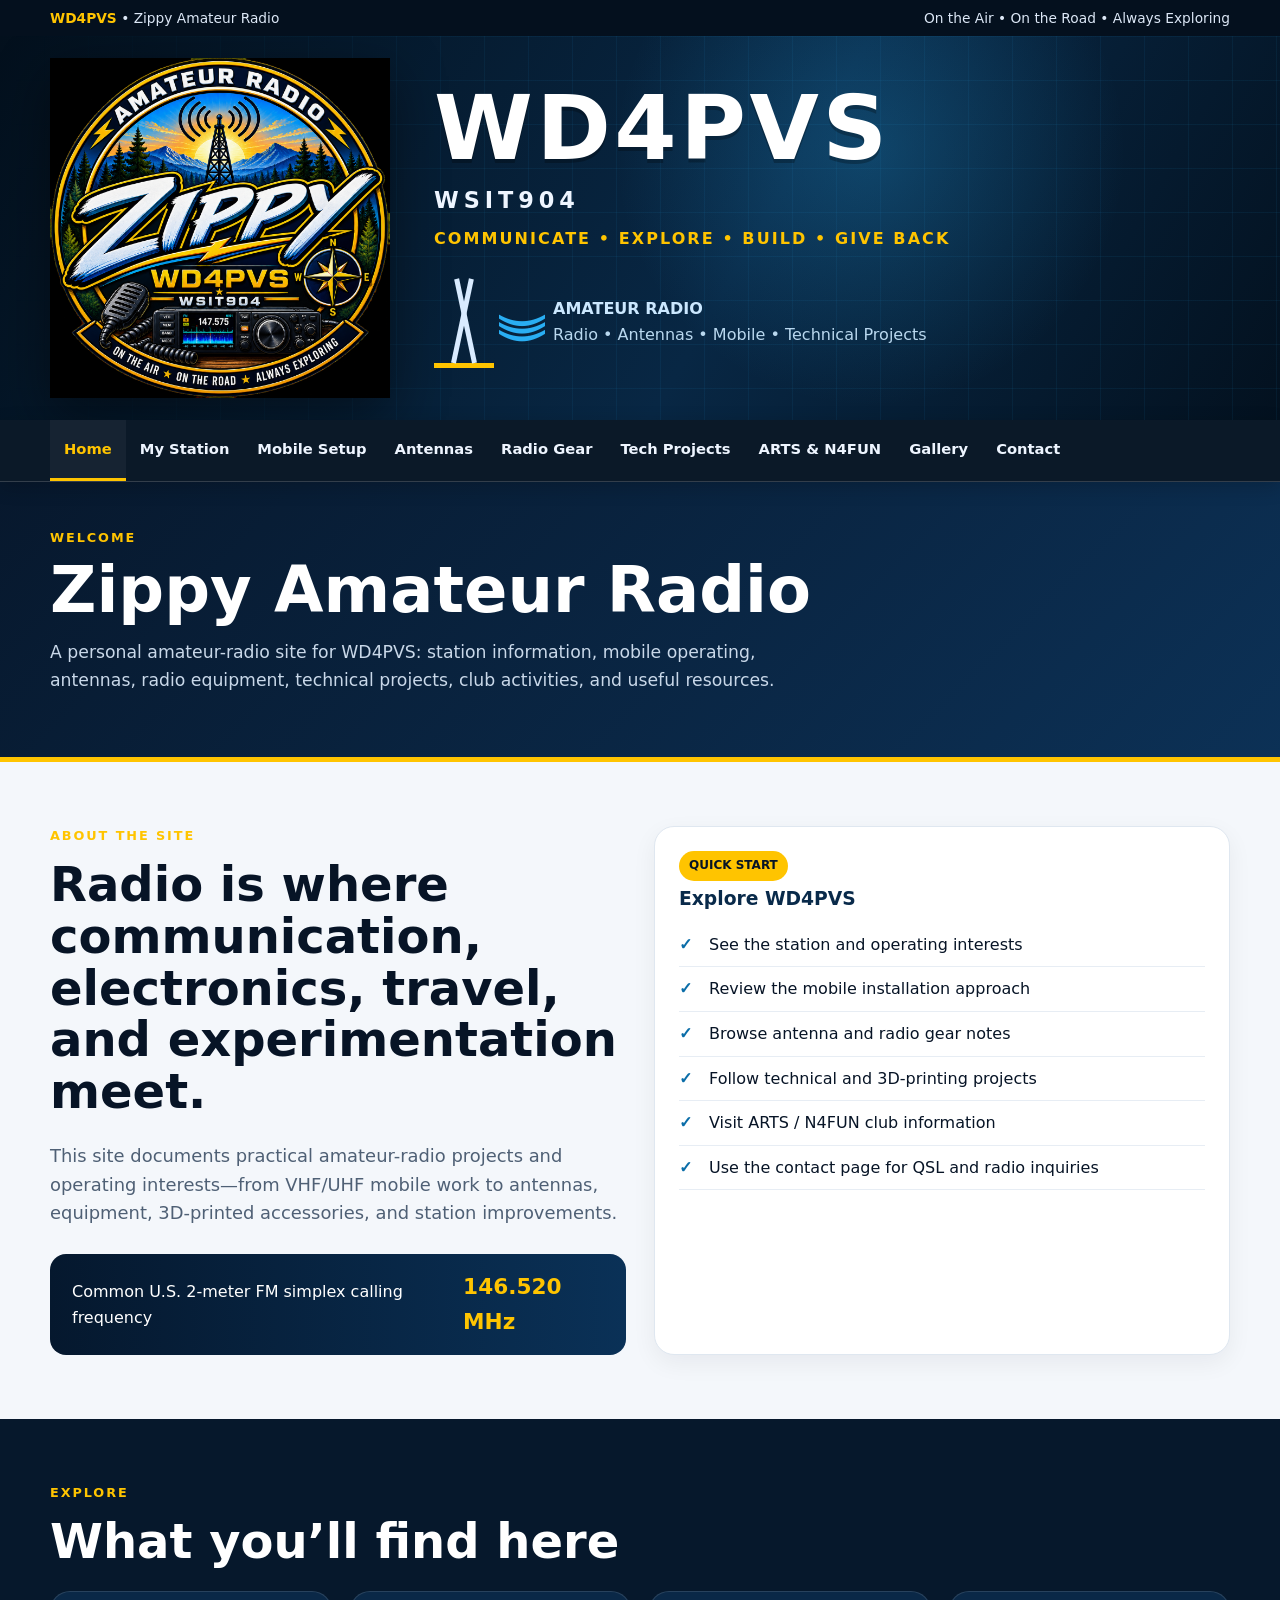
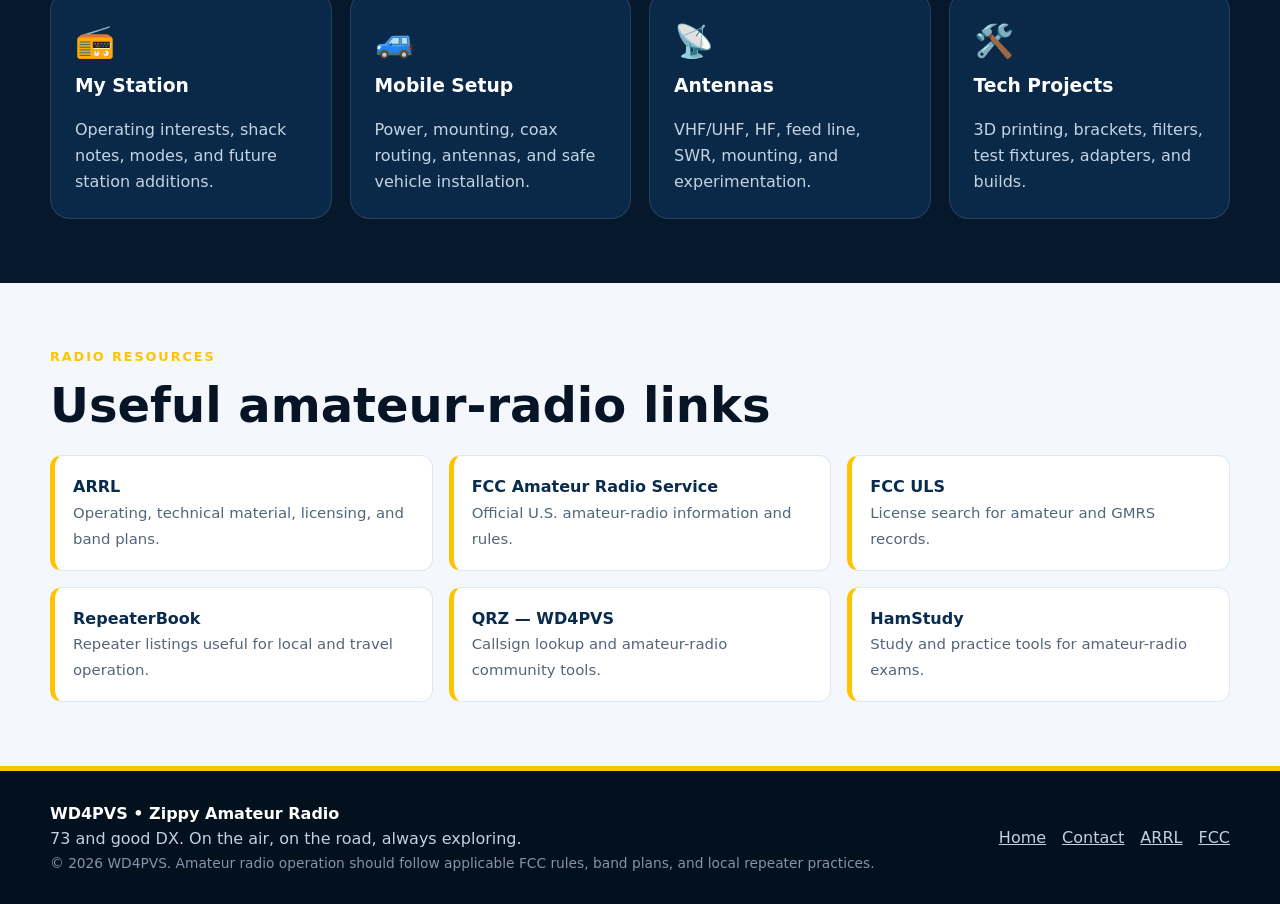
==== commit 484e2f3a: "Add files via upload" ====
--- a/index.html
+++ b/index.html
@@ -1,8 +1,8 @@
 <!doctype html>
-<html lang="en"><head><meta charset="utf-8"><meta name="viewport" content="width=device-width,initial-scale=1"><meta name="theme-color" content="#061426"><meta name="description" content="WD4PVS Zippy Amateur Radio — station, mobile, antennas, radio gear, technical projects and ham radio resources."><meta property="og:title" content="Home | WD4PVS"><meta property="og:description" content="WD4PVS Zippy Amateur Radio — station, mobile, antennas, radio gear, technical projects and ham radio resources."><meta property="og:image" content="assets/og-image.png"><meta property="og:type" content="website"><title>Home | WD4PVS Zippy Amateur Radio</title><link rel="icon" href="assets/favicon.png"><link rel="apple-touch-icon" href="assets/apple-touch-icon.png"><link rel="stylesheet" href="styles.css"></head>
+<html lang="en"><head><meta charset="utf-8"><meta name="viewport" content="width=device-width,initial-scale=1"><meta name="theme-color" content="#061426"><meta name="description" content="WD4PVS Zippy Amateur Radio — station, mobile, antennas, radio gear, technical projects and ham radio resources."><meta property="og:title" content="Home | WD4PVS"><meta property="og:description" content="WD4PVS Zippy Amateur Radio — station, mobile, antennas, radio gear, technical projects and ham radio resources."><meta property="og:image" content="og-image.png?v=3"><meta property="og:type" content="website"><title>Home | WD4PVS Zippy Amateur Radio</title><link rel="icon" href="favicon.png?v=3"><link rel="apple-touch-icon" href="apple-touch-icon.png?v=3"><link rel="stylesheet" href="styles.css"></head>
 <body><a class="skip-link" href="#main">Skip to content</a>
 <div class="topbar"><div class="wrap"><span><strong>WD4PVS</strong> • Zippy Amateur Radio</span><span>On the Air • On the Road • Always Exploring</span></div></div>
-<header class="hero-header"><div class="wrap header-grid"><div class="logo-shell"><a href="index.html"><img src="assets/zippy-logo.png" alt="Zippy Amateur Radio WD4PVS logo"></a></div><div class="brand-panel"><h1>WD4PVS</h1><div class="gmrs">WSIT904</div><div class="tagline">Communicate • Explore • Build • Give Back</div><div class="radio-art" aria-hidden="true"><div class="tower"></div><div class="waves">)))</div><div><strong>AMATEUR RADIO</strong><br><span style="color:#b9d8ef">Radio • Antennas • Mobile • Technical Projects</span></div></div></div></div></header>
+<header class="hero-header"><div class="wrap header-grid"><div class="logo-shell"><a href="index.html"><img src="zippy-logo.png?v=3" alt="Zippy Amateur Radio WD4PVS logo"></a></div><div class="brand-panel"><h1>WD4PVS</h1><div class="gmrs">WSIT904</div><div class="tagline">Communicate • Explore • Build • Give Back</div><div class="radio-art" aria-hidden="true"><div class="tower"></div><div class="waves">)))</div><div><strong>AMATEUR RADIO</strong><br><span style="color:#b9d8ef">Radio • Antennas • Mobile • Technical Projects</span></div></div></div></div></header>
 <header class="site-header"><div class="wrap nav-wrap"><a class="brand-mini" href="index.html">WD4PVS</a><button class="menu-button" aria-expanded="false" aria-controls="site-nav">Menu</button><nav id="site-nav" class="site-nav" aria-label="Primary navigation"><a href="index.html" class="active">Home</a><a href="my-station.html" class="">My Station</a><a href="mobile-setup.html" class="">Mobile Setup</a><a href="antennas.html" class="">Antennas</a><a href="radio-gear.html" class="">Radio Gear</a><a href="tech-projects.html" class="">Tech Projects</a><a href="arts-n4fun.html" class="">ARTS & N4FUN</a><a href="gallery.html" class="">Gallery</a><a href="contact.html" class="">Contact</a></nav></div></header>
 <main id="main"><section class="page-hero"><div class="wrap"><div class="eyebrow">Welcome</div><h1>Zippy Amateur Radio</h1><p>A personal amateur-radio site for WD4PVS: station information, mobile operating, antennas, radio equipment, technical projects, club activities, and useful resources.</p></div></section><section class="section "><div class="wrap"><div class="grid-2"><div><div class="section-kicker">About the site</div><h2>Radio is where communication, electronics, travel, and experimentation meet.</h2><p class="lead">This site documents practical amateur-radio projects and operating interests—from VHF/UHF mobile work to antennas, equipment, 3D-printed accessories, and station improvements.</p><div class="frequency-strip"><span>Common U.S. 2-meter FM simplex calling frequency</span><strong>146.520 MHz</strong></div></div><div class="card"><span class="badge">QUICK START</span><h3>Explore WD4PVS</h3><ul class="checklist"><li>See the station and operating interests</li><li>Review the mobile installation approach</li><li>Browse antenna and radio gear notes</li><li>Follow technical and 3D-printing projects</li><li>Visit ARTS / N4FUN club information</li><li>Use the contact page for QSL and radio inquiries</li></ul></div></div></div></section><section class="section dark-section"><div class="wrap"><div class="section-kicker">Explore</div><h2>What you’ll find here</h2><div class="grid-4"><a class="card icon-card" href="my-station.html" style="text-decoration:none"><div class="icon">📻</div><h3>My Station</h3><p>Operating interests, shack notes, modes, and future station additions.</p></a><a class="card icon-card" href="mobile-setup.html" style="text-decoration:none"><div class="icon">🚙</div><h3>Mobile Setup</h3><p>Power, mounting, coax routing, antennas, and safe vehicle installation.</p></a><a class="card icon-card" href="antennas.html" style="text-decoration:none"><div class="icon">📡</div><h3>Antennas</h3><p>VHF/UHF, HF, feed line, SWR, mounting, and experimentation.</p></a><a class="card icon-card" href="tech-projects.html" style="text-decoration:none"><div class="icon">🛠️</div><h3>Tech Projects</h3><p>3D printing, brackets, filters, test fixtures, adapters, and builds.</p></a></div></div></section><section class="section "><div class="wrap"><div class="section-kicker">Radio Resources</div><h2>Useful amateur-radio links</h2><div class="resource-grid"><a class="resource" href="https://www.arrl.org/" target="_blank" rel="noopener"><strong>ARRL</strong><span>Operating, technical material, licensing, and band plans.</span></a><a class="resource" href="https://www.fcc.gov/wireless/bureau-divisions/mobility-division/amateur-radio-service" target="_blank" rel="noopener"><strong>FCC Amateur Radio Service</strong><span>Official U.S. amateur-radio information and rules.</span></a><a class="resource" href="https://wireless2.fcc.gov/UlsSearch/searchLicense.jsp" target="_blank" rel="noopener"><strong>FCC ULS</strong><span>License search for amateur and GMRS records.</span></a><a class="resource" href="https://www.repeaterbook.com/" target="_blank" rel="noopener"><strong>RepeaterBook</strong><span>Repeater listings useful for local and travel operation.</span></a><a class="resource" href="https://www.qrz.com/lookup/WD4PVS" target="_blank" rel="noopener"><strong>QRZ — WD4PVS</strong><span>Callsign lookup and amateur-radio community tools.</span></a><a class="resource" href="https://hamstudy.org/" target="_blank" rel="noopener"><strong>HamStudy</strong><span>Study and practice tools for amateur-radio exams.</span></a></div></div></section></main>
 <footer class="site-footer"><div class="wrap footer-grid"><div><div class="footer-title">WD4PVS • Zippy Amateur Radio</div><div>73 and good DX. On the air, on the road, always exploring.</div><div class="small">© <span data-year></span> WD4PVS. Amateur radio operation should follow applicable FCC rules, band plans, and local repeater practices.</div></div><div class="footer-links"><a href="index.html">Home</a><a href="contact.html">Contact</a><a href="https://www.arrl.org/" target="_blank" rel="noopener">ARRL</a><a href="https://www.fcc.gov/wireless/bureau-divisions/mobility-division/amateur-radio-service" target="_blank" rel="noopener">FCC</a></div></div></footer><script src="script.js"></script></body></html>
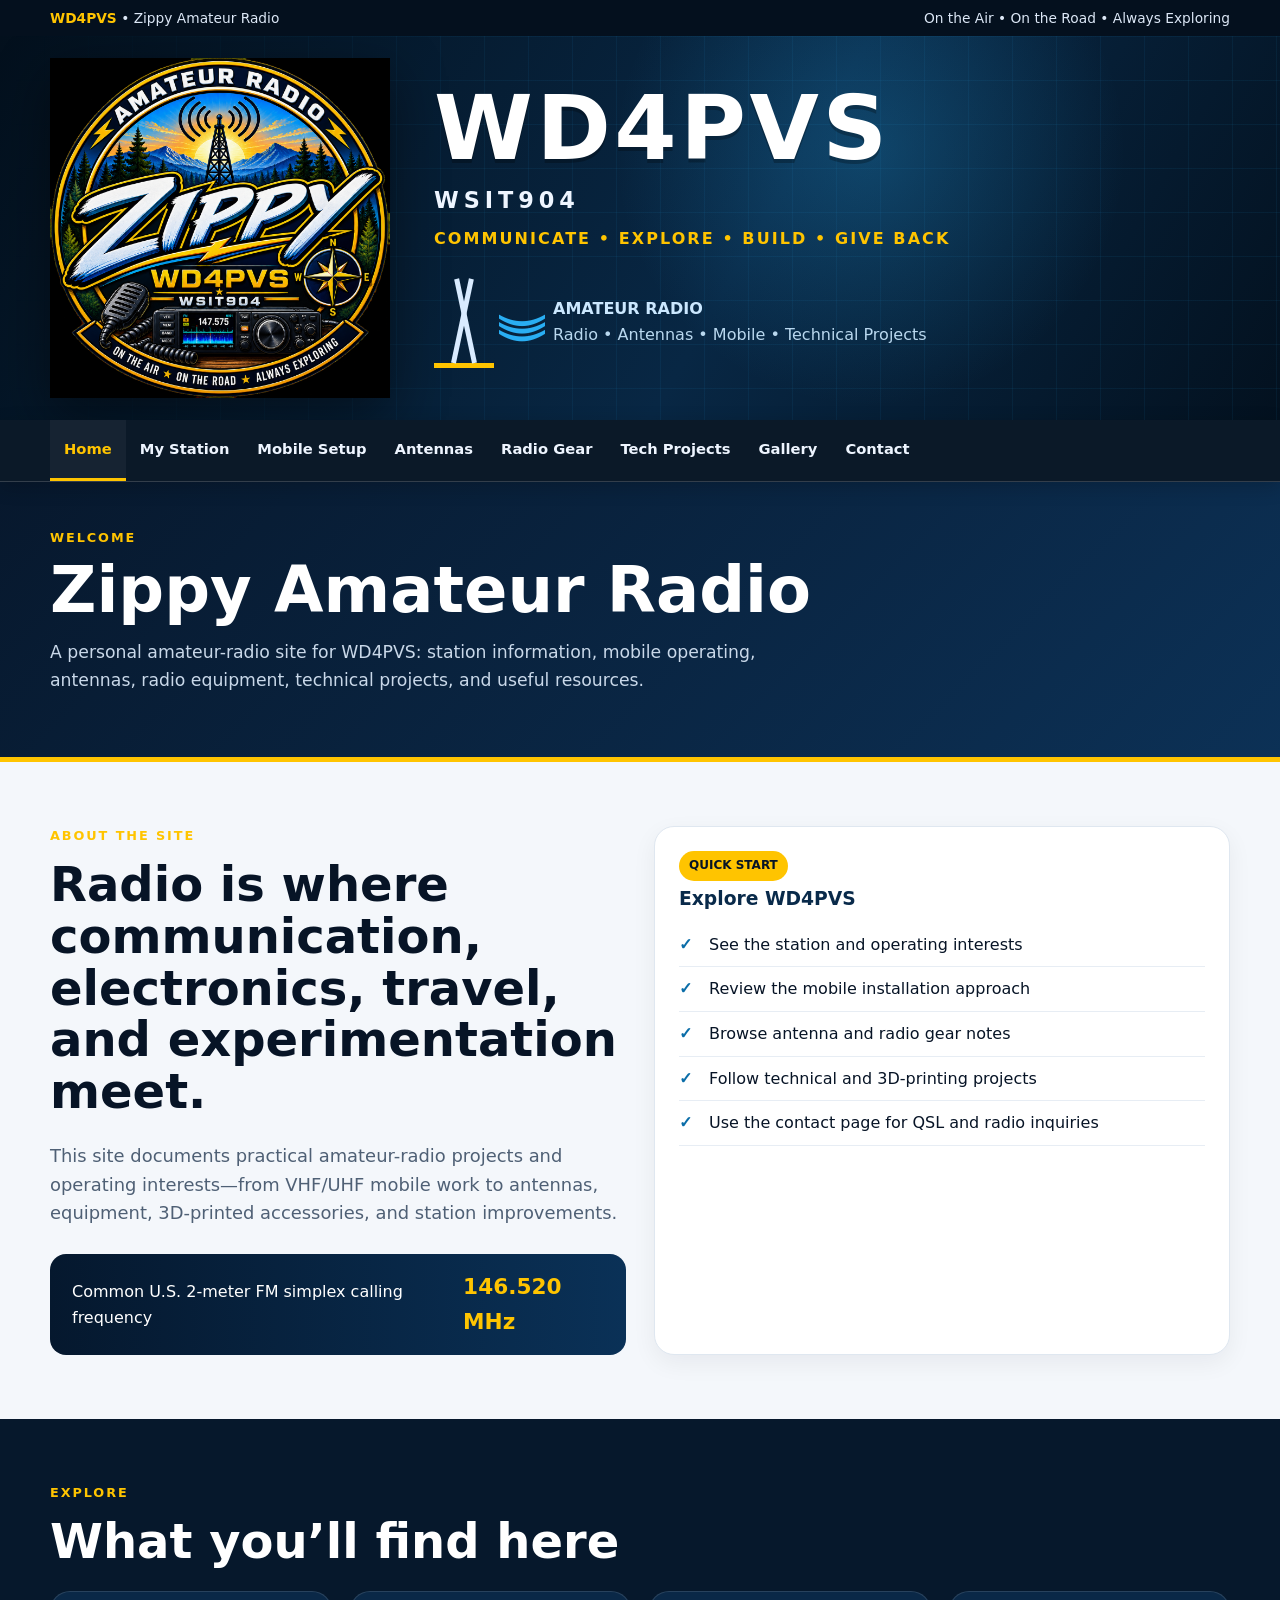
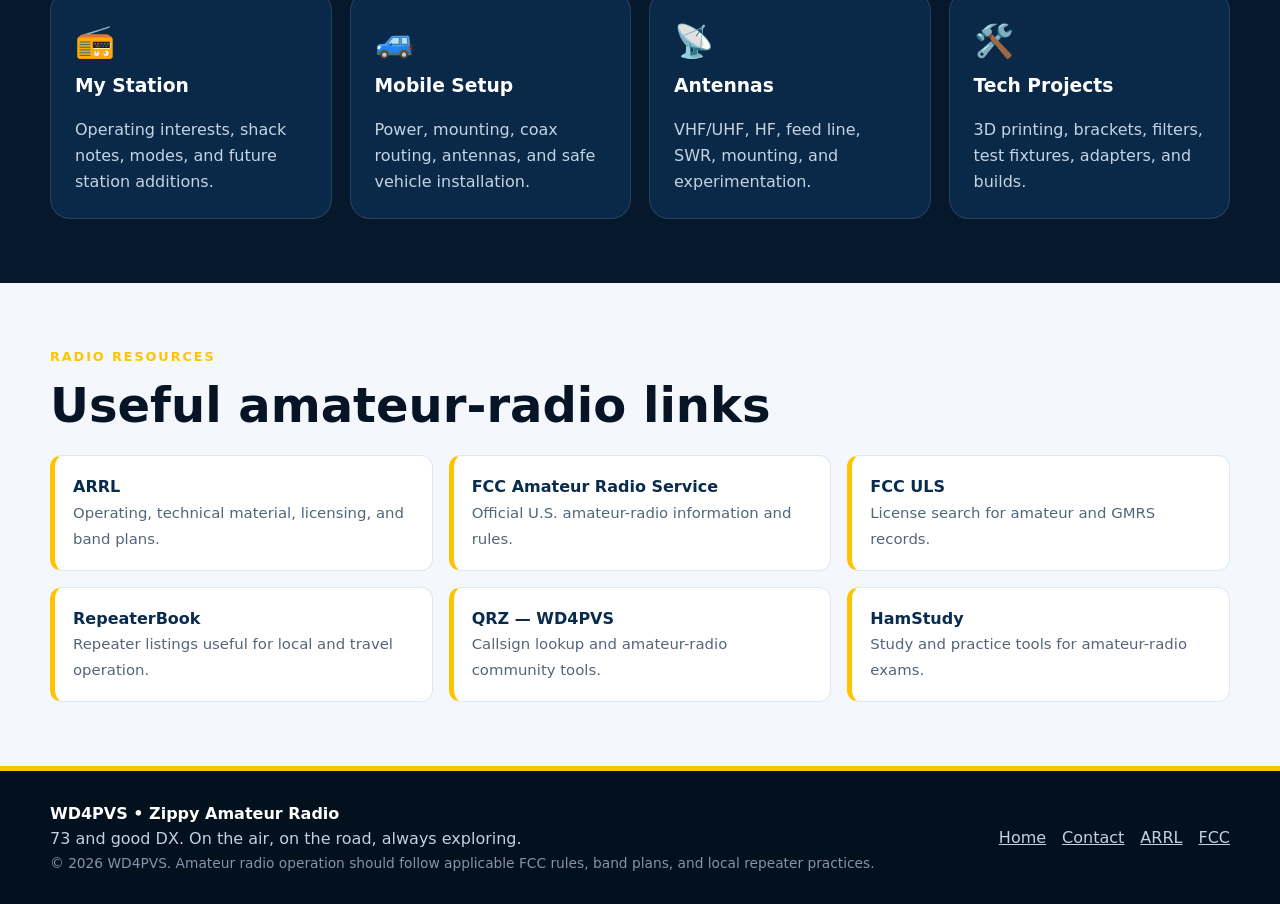
==== commit 7eaee0e4: "Add files via upload" ====
--- a/index.html
+++ b/index.html
@@ -3,6 +3,6 @@
 <body><a class="skip-link" href="#main">Skip to content</a>
 <div class="topbar"><div class="wrap"><span><strong>WD4PVS</strong> • Zippy Amateur Radio</span><span>On the Air • On the Road • Always Exploring</span></div></div>
 <header class="hero-header"><div class="wrap header-grid"><div class="logo-shell"><a href="index.html"><img src="zippy-logo.png?v=3" alt="Zippy Amateur Radio WD4PVS logo"></a></div><div class="brand-panel"><h1>WD4PVS</h1><div class="gmrs">WSIT904</div><div class="tagline">Communicate • Explore • Build • Give Back</div><div class="radio-art" aria-hidden="true"><div class="tower"></div><div class="waves">)))</div><div><strong>AMATEUR RADIO</strong><br><span style="color:#b9d8ef">Radio • Antennas • Mobile • Technical Projects</span></div></div></div></div></header>
-<header class="site-header"><div class="wrap nav-wrap"><a class="brand-mini" href="index.html">WD4PVS</a><button class="menu-button" aria-expanded="false" aria-controls="site-nav">Menu</button><nav id="site-nav" class="site-nav" aria-label="Primary navigation"><a href="index.html" class="active">Home</a><a href="my-station.html" class="">My Station</a><a href="mobile-setup.html" class="">Mobile Setup</a><a href="antennas.html" class="">Antennas</a><a href="radio-gear.html" class="">Radio Gear</a><a href="tech-projects.html" class="">Tech Projects</a><a href="arts-n4fun.html" class="">ARTS & N4FUN</a><a href="gallery.html" class="">Gallery</a><a href="contact.html" class="">Contact</a></nav></div></header>
-<main id="main"><section class="page-hero"><div class="wrap"><div class="eyebrow">Welcome</div><h1>Zippy Amateur Radio</h1><p>A personal amateur-radio site for WD4PVS: station information, mobile operating, antennas, radio equipment, technical projects, club activities, and useful resources.</p></div></section><section class="section "><div class="wrap"><div class="grid-2"><div><div class="section-kicker">About the site</div><h2>Radio is where communication, electronics, travel, and experimentation meet.</h2><p class="lead">This site documents practical amateur-radio projects and operating interests—from VHF/UHF mobile work to antennas, equipment, 3D-printed accessories, and station improvements.</p><div class="frequency-strip"><span>Common U.S. 2-meter FM simplex calling frequency</span><strong>146.520 MHz</strong></div></div><div class="card"><span class="badge">QUICK START</span><h3>Explore WD4PVS</h3><ul class="checklist"><li>See the station and operating interests</li><li>Review the mobile installation approach</li><li>Browse antenna and radio gear notes</li><li>Follow technical and 3D-printing projects</li><li>Visit ARTS / N4FUN club information</li><li>Use the contact page for QSL and radio inquiries</li></ul></div></div></div></section><section class="section dark-section"><div class="wrap"><div class="section-kicker">Explore</div><h2>What you’ll find here</h2><div class="grid-4"><a class="card icon-card" href="my-station.html" style="text-decoration:none"><div class="icon">📻</div><h3>My Station</h3><p>Operating interests, shack notes, modes, and future station additions.</p></a><a class="card icon-card" href="mobile-setup.html" style="text-decoration:none"><div class="icon">🚙</div><h3>Mobile Setup</h3><p>Power, mounting, coax routing, antennas, and safe vehicle installation.</p></a><a class="card icon-card" href="antennas.html" style="text-decoration:none"><div class="icon">📡</div><h3>Antennas</h3><p>VHF/UHF, HF, feed line, SWR, mounting, and experimentation.</p></a><a class="card icon-card" href="tech-projects.html" style="text-decoration:none"><div class="icon">🛠️</div><h3>Tech Projects</h3><p>3D printing, brackets, filters, test fixtures, adapters, and builds.</p></a></div></div></section><section class="section "><div class="wrap"><div class="section-kicker">Radio Resources</div><h2>Useful amateur-radio links</h2><div class="resource-grid"><a class="resource" href="https://www.arrl.org/" target="_blank" rel="noopener"><strong>ARRL</strong><span>Operating, technical material, licensing, and band plans.</span></a><a class="resource" href="https://www.fcc.gov/wireless/bureau-divisions/mobility-division/amateur-radio-service" target="_blank" rel="noopener"><strong>FCC Amateur Radio Service</strong><span>Official U.S. amateur-radio information and rules.</span></a><a class="resource" href="https://wireless2.fcc.gov/UlsSearch/searchLicense.jsp" target="_blank" rel="noopener"><strong>FCC ULS</strong><span>License search for amateur and GMRS records.</span></a><a class="resource" href="https://www.repeaterbook.com/" target="_blank" rel="noopener"><strong>RepeaterBook</strong><span>Repeater listings useful for local and travel operation.</span></a><a class="resource" href="https://www.qrz.com/lookup/WD4PVS" target="_blank" rel="noopener"><strong>QRZ — WD4PVS</strong><span>Callsign lookup and amateur-radio community tools.</span></a><a class="resource" href="https://hamstudy.org/" target="_blank" rel="noopener"><strong>HamStudy</strong><span>Study and practice tools for amateur-radio exams.</span></a></div></div></section></main>
+<header class="site-header"><div class="wrap nav-wrap"><a class="brand-mini" href="index.html">WD4PVS</a><button class="menu-button" aria-expanded="false" aria-controls="site-nav">Menu</button><nav id="site-nav" class="site-nav" aria-label="Primary navigation"><a href="index.html" class="active">Home</a><a href="my-station.html" class="">My Station</a><a href="mobile-setup.html" class="">Mobile Setup</a><a href="antennas.html" class="">Antennas</a><a href="radio-gear.html" class="">Radio Gear</a><a href="tech-projects.html" class="">Tech Projects</a><a href="gallery.html" class="">Gallery</a><a href="contact.html" class="">Contact</a></nav></div></header>
+<main id="main"><section class="page-hero"><div class="wrap"><div class="eyebrow">Welcome</div><h1>Zippy Amateur Radio</h1><p>A personal amateur-radio site for WD4PVS: station information, mobile operating, antennas, radio equipment, technical projects, and useful resources.</p></div></section><section class="section "><div class="wrap"><div class="grid-2"><div><div class="section-kicker">About the site</div><h2>Radio is where communication, electronics, travel, and experimentation meet.</h2><p class="lead">This site documents practical amateur-radio projects and operating interests—from VHF/UHF mobile work to antennas, equipment, 3D-printed accessories, and station improvements.</p><div class="frequency-strip"><span>Common U.S. 2-meter FM simplex calling frequency</span><strong>146.520 MHz</strong></div></div><div class="card"><span class="badge">QUICK START</span><h3>Explore WD4PVS</h3><ul class="checklist"><li>See the station and operating interests</li><li>Review the mobile installation approach</li><li>Browse antenna and radio gear notes</li><li>Follow technical and 3D-printing projects</li><li>Use the contact page for QSL and radio inquiries</li></ul></div></div></div></section><section class="section dark-section"><div class="wrap"><div class="section-kicker">Explore</div><h2>What you’ll find here</h2><div class="grid-4"><a class="card icon-card" href="my-station.html" style="text-decoration:none"><div class="icon">📻</div><h3>My Station</h3><p>Operating interests, shack notes, modes, and future station additions.</p></a><a class="card icon-card" href="mobile-setup.html" style="text-decoration:none"><div class="icon">🚙</div><h3>Mobile Setup</h3><p>Power, mounting, coax routing, antennas, and safe vehicle installation.</p></a><a class="card icon-card" href="antennas.html" style="text-decoration:none"><div class="icon">📡</div><h3>Antennas</h3><p>VHF/UHF, HF, feed line, SWR, mounting, and experimentation.</p></a><a class="card icon-card" href="tech-projects.html" style="text-decoration:none"><div class="icon">🛠️</div><h3>Tech Projects</h3><p>3D printing, brackets, filters, test fixtures, adapters, and builds.</p></a></div></div></section><section class="section "><div class="wrap"><div class="section-kicker">Radio Resources</div><h2>Useful amateur-radio links</h2><div class="resource-grid"><a class="resource" href="https://www.arrl.org/" target="_blank" rel="noopener"><strong>ARRL</strong><span>Operating, technical material, licensing, and band plans.</span></a><a class="resource" href="https://www.fcc.gov/wireless/bureau-divisions/mobility-division/amateur-radio-service" target="_blank" rel="noopener"><strong>FCC Amateur Radio Service</strong><span>Official U.S. amateur-radio information and rules.</span></a><a class="resource" href="https://wireless2.fcc.gov/UlsSearch/searchLicense.jsp" target="_blank" rel="noopener"><strong>FCC ULS</strong><span>License search for amateur and GMRS records.</span></a><a class="resource" href="https://www.repeaterbook.com/" target="_blank" rel="noopener"><strong>RepeaterBook</strong><span>Repeater listings useful for local and travel operation.</span></a><a class="resource" href="https://www.qrz.com/lookup/WD4PVS" target="_blank" rel="noopener"><strong>QRZ — WD4PVS</strong><span>Callsign lookup and amateur-radio community tools.</span></a><a class="resource" href="https://hamstudy.org/" target="_blank" rel="noopener"><strong>HamStudy</strong><span>Study and practice tools for amateur-radio exams.</span></a></div></div></section></main>
 <footer class="site-footer"><div class="wrap footer-grid"><div><div class="footer-title">WD4PVS • Zippy Amateur Radio</div><div>73 and good DX. On the air, on the road, always exploring.</div><div class="small">© <span data-year></span> WD4PVS. Amateur radio operation should follow applicable FCC rules, band plans, and local repeater practices.</div></div><div class="footer-links"><a href="index.html">Home</a><a href="contact.html">Contact</a><a href="https://www.arrl.org/" target="_blank" rel="noopener">ARRL</a><a href="https://www.fcc.gov/wireless/bureau-divisions/mobility-division/amateur-radio-service" target="_blank" rel="noopener">FCC</a></div></div></footer><script src="script.js"></script></body></html>
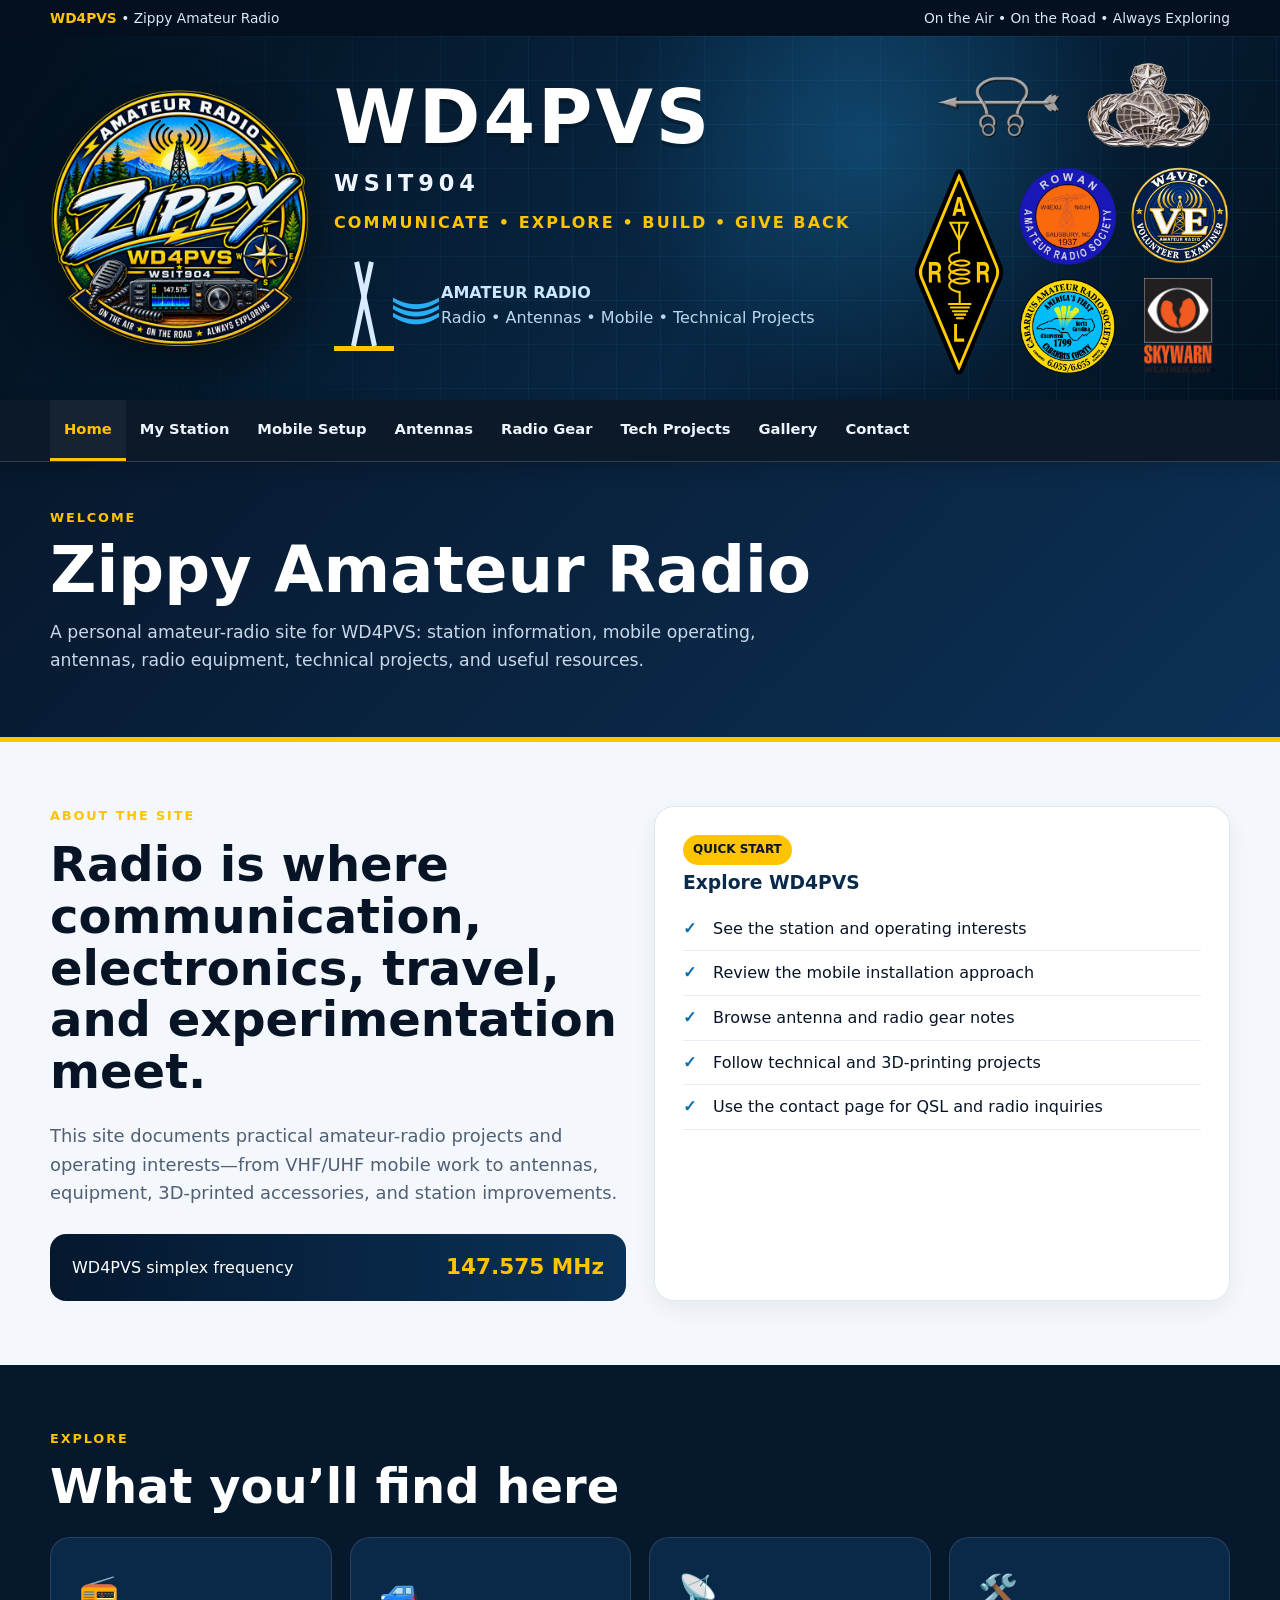
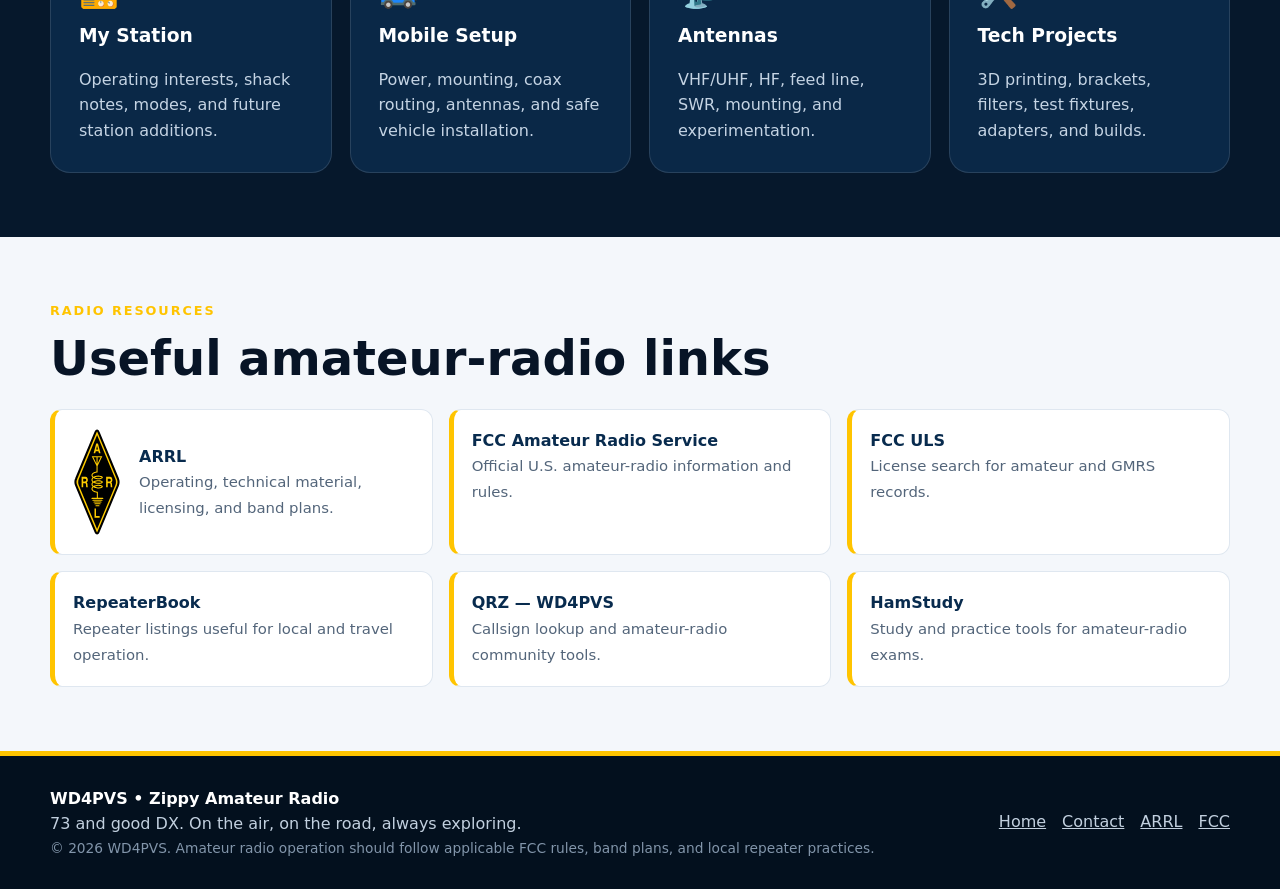
==== commit f47ea27f: "Update banner badges, responsive layouts, and simplex frequency" ====
--- a/index.html
+++ b/index.html
@@ -2,7 +2,7 @@
 <html lang="en"><head><meta charset="utf-8"><meta name="viewport" content="width=device-width,initial-scale=1"><meta name="theme-color" content="#061426"><meta name="description" content="WD4PVS Zippy Amateur Radio — station, mobile, antennas, radio gear, technical projects and ham radio resources."><meta property="og:title" content="Home | WD4PVS"><meta property="og:description" content="WD4PVS Zippy Amateur Radio — station, mobile, antennas, radio gear, technical projects and ham radio resources."><meta property="og:image" content="og-image.png?v=3"><meta property="og:type" content="website"><title>Home | WD4PVS Zippy Amateur Radio</title><link rel="icon" href="favicon.png?v=3"><link rel="apple-touch-icon" href="apple-touch-icon.png?v=3"><link rel="stylesheet" href="styles.css"></head>
 <body><a class="skip-link" href="#main">Skip to content</a>
 <div class="topbar"><div class="wrap"><span><strong>WD4PVS</strong> • Zippy Amateur Radio</span><span>On the Air • On the Road • Always Exploring</span></div></div>
-<header class="hero-header"><div class="wrap header-grid"><div class="logo-shell"><a href="index.html"><img src="zippy-logo.png?v=3" alt="Zippy Amateur Radio WD4PVS logo"></a></div><div class="brand-panel"><h1>WD4PVS</h1><div class="gmrs">WSIT904</div><div class="tagline">Communicate • Explore • Build • Give Back</div><div class="radio-art" aria-hidden="true"><div class="tower"></div><div class="waves">)))</div><div><strong>AMATEUR RADIO</strong><br><span style="color:#b9d8ef">Radio • Antennas • Mobile • Technical Projects</span></div></div></div></div></header>
+<header class="hero-header home-hero-header"><div class="wrap header-grid"><div class="logo-shell"><a href="index.html"><img src="zippy-logo-transparent.png" alt="Zippy Amateur Radio WD4PVS logo"></a></div><div class="brand-panel"><h1>WD4PVS</h1><div class="gmrs">WSIT904</div><div class="tagline">Communicate • Explore • Build • Give Back</div><div class="radio-art" aria-hidden="true"><div class="tower"></div><div class="waves">)))</div><div><strong>AMATEUR RADIO</strong><br><span style="color:#b9d8ef">Radio • Antennas • Mobile • Technical Projects</span></div></div></div><div class="banner-club-logos"><a class="banner-arrl" href="https://www.arrl.org/" target="_blank" rel="noopener" aria-label="Visit ARRL"><img src="arrl-logo.svg" alt="ARRL diamond logo" width="512" height="1159"></a><a class="banner-rowan" href="https://www.rowanars.net/" target="_blank" rel="noopener" aria-label="Visit Rowan Amateur Radio Society"><img src="rowan-ars-logo.png" alt="Rowan Amateur Radio Society logo — N4UH, Salisbury, NC" width="595" height="595"></a><a class="banner-cabarrus" href="https://www.cabarrusars.net/" target="_blank" rel="noopener" aria-label="Visit Cabarrus Amateur Radio Society"><img src="cabarrus-ars-logo-transparent.png" alt="Cabarrus Amateur Radio Society logo" width="350" height="350"></a><div class="banner-ve"><img src="w4vec-volunteer-examiner.png" alt="W4VEC Volunteer Examiner badge" width="1024" height="1024"></div><a class="banner-skywarn" href="https://www.weather.gov/skywarn/" target="_blank" rel="noopener" aria-label="Visit the National Weather Service SKYWARN program"><img src="skywarn-logo.png" alt="SKYWARN® — National Weather Service" width="150" height="210"></a><div class="banner-military"><div class="banner-usaf"><img src="usaf-master-communications-edited.png" alt="Actual silver U.S. Air Force Master Communications and Information badge with star surrounded by a wreath" width="1200" height="1200"></div><img class="banner-navy" src="navy-sonar-technician-transparent.png" alt="U.S. Navy Sonar Technician rating insignia" width="1000" height="899"></div></div></div></header>
 <header class="site-header"><div class="wrap nav-wrap"><a class="brand-mini" href="index.html">WD4PVS</a><button class="menu-button" aria-expanded="false" aria-controls="site-nav">Menu</button><nav id="site-nav" class="site-nav" aria-label="Primary navigation"><a href="index.html" class="active">Home</a><a href="my-station.html" class="">My Station</a><a href="mobile-setup.html" class="">Mobile Setup</a><a href="antennas.html" class="">Antennas</a><a href="radio-gear.html" class="">Radio Gear</a><a href="tech-projects.html" class="">Tech Projects</a><a href="gallery.html" class="">Gallery</a><a href="contact.html" class="">Contact</a></nav></div></header>
-<main id="main"><section class="page-hero"><div class="wrap"><div class="eyebrow">Welcome</div><h1>Zippy Amateur Radio</h1><p>A personal amateur-radio site for WD4PVS: station information, mobile operating, antennas, radio equipment, technical projects, and useful resources.</p></div></section><section class="section "><div class="wrap"><div class="grid-2"><div><div class="section-kicker">About the site</div><h2>Radio is where communication, electronics, travel, and experimentation meet.</h2><p class="lead">This site documents practical amateur-radio projects and operating interests—from VHF/UHF mobile work to antennas, equipment, 3D-printed accessories, and station improvements.</p><div class="frequency-strip"><span>Common U.S. 2-meter FM simplex calling frequency</span><strong>146.520 MHz</strong></div></div><div class="card"><span class="badge">QUICK START</span><h3>Explore WD4PVS</h3><ul class="checklist"><li>See the station and operating interests</li><li>Review the mobile installation approach</li><li>Browse antenna and radio gear notes</li><li>Follow technical and 3D-printing projects</li><li>Use the contact page for QSL and radio inquiries</li></ul></div></div></div></section><section class="section dark-section"><div class="wrap"><div class="section-kicker">Explore</div><h2>What you’ll find here</h2><div class="grid-4"><a class="card icon-card" href="my-station.html" style="text-decoration:none"><div class="icon">📻</div><h3>My Station</h3><p>Operating interests, shack notes, modes, and future station additions.</p></a><a class="card icon-card" href="mobile-setup.html" style="text-decoration:none"><div class="icon">🚙</div><h3>Mobile Setup</h3><p>Power, mounting, coax routing, antennas, and safe vehicle installation.</p></a><a class="card icon-card" href="antennas.html" style="text-decoration:none"><div class="icon">📡</div><h3>Antennas</h3><p>VHF/UHF, HF, feed line, SWR, mounting, and experimentation.</p></a><a class="card icon-card" href="tech-projects.html" style="text-decoration:none"><div class="icon">🛠️</div><h3>Tech Projects</h3><p>3D printing, brackets, filters, test fixtures, adapters, and builds.</p></a></div></div></section><section class="section "><div class="wrap"><div class="section-kicker">Radio Resources</div><h2>Useful amateur-radio links</h2><div class="resource-grid"><a class="resource" href="https://www.arrl.org/" target="_blank" rel="noopener"><strong>ARRL</strong><span>Operating, technical material, licensing, and band plans.</span></a><a class="resource" href="https://www.fcc.gov/wireless/bureau-divisions/mobility-division/amateur-radio-service" target="_blank" rel="noopener"><strong>FCC Amateur Radio Service</strong><span>Official U.S. amateur-radio information and rules.</span></a><a class="resource" href="https://wireless2.fcc.gov/UlsSearch/searchLicense.jsp" target="_blank" rel="noopener"><strong>FCC ULS</strong><span>License search for amateur and GMRS records.</span></a><a class="resource" href="https://www.repeaterbook.com/" target="_blank" rel="noopener"><strong>RepeaterBook</strong><span>Repeater listings useful for local and travel operation.</span></a><a class="resource" href="https://www.qrz.com/lookup/WD4PVS" target="_blank" rel="noopener"><strong>QRZ — WD4PVS</strong><span>Callsign lookup and amateur-radio community tools.</span></a><a class="resource" href="https://hamstudy.org/" target="_blank" rel="noopener"><strong>HamStudy</strong><span>Study and practice tools for amateur-radio exams.</span></a></div></div></section></main>
+<main id="main"><section class="page-hero"><div class="wrap"><div class="eyebrow">Welcome</div><h1>Zippy Amateur Radio</h1><p>A personal amateur-radio site for WD4PVS: station information, mobile operating, antennas, radio equipment, technical projects, and useful resources.</p></div></section><section class="section "><div class="wrap"><div class="grid-2"><div><div class="section-kicker">About the site</div><h2>Radio is where communication, electronics, travel, and experimentation meet.</h2><p class="lead">This site documents practical amateur-radio projects and operating interests—from VHF/UHF mobile work to antennas, equipment, 3D-printed accessories, and station improvements.</p><div class="frequency-strip"><span>WD4PVS simplex frequency</span><strong>147.575 MHz</strong></div></div><div class="card"><span class="badge">QUICK START</span><h3>Explore WD4PVS</h3><ul class="checklist"><li>See the station and operating interests</li><li>Review the mobile installation approach</li><li>Browse antenna and radio gear notes</li><li>Follow technical and 3D-printing projects</li><li>Use the contact page for QSL and radio inquiries</li></ul></div></div></div></section><section class="section dark-section"><div class="wrap"><div class="section-kicker">Explore</div><h2>What you’ll find here</h2><div class="grid-4"><a class="card icon-card" href="my-station.html" style="text-decoration:none"><div class="icon">📻</div><h3>My Station</h3><p>Operating interests, shack notes, modes, and future station additions.</p></a><a class="card icon-card" href="mobile-setup.html" style="text-decoration:none"><div class="icon">🚙</div><h3>Mobile Setup</h3><p>Power, mounting, coax routing, antennas, and safe vehicle installation.</p></a><a class="card icon-card" href="antennas.html" style="text-decoration:none"><div class="icon">📡</div><h3>Antennas</h3><p>VHF/UHF, HF, feed line, SWR, mounting, and experimentation.</p></a><a class="card icon-card" href="tech-projects.html" style="text-decoration:none"><div class="icon">🛠️</div><h3>Tech Projects</h3><p>3D printing, brackets, filters, test fixtures, adapters, and builds.</p></a></div></div></section><section class="section "><div class="wrap"><div class="section-kicker">Radio Resources</div><h2>Useful amateur-radio links</h2><div class="resource-grid"><a class="resource resource-arrl" href="https://www.arrl.org/" target="_blank" rel="noopener"><img class="arrl-logo" src="arrl-logo.svg" alt="ARRL diamond logo" width="512" height="1159" loading="lazy"><div><strong>ARRL</strong><span>Operating, technical material, licensing, and band plans.</span></div></a><a class="resource" href="https://www.fcc.gov/wireless/bureau-divisions/mobility-division/amateur-radio-service" target="_blank" rel="noopener"><strong>FCC Amateur Radio Service</strong><span>Official U.S. amateur-radio information and rules.</span></a><a class="resource" href="https://wireless2.fcc.gov/UlsSearch/searchLicense.jsp" target="_blank" rel="noopener"><strong>FCC ULS</strong><span>License search for amateur and GMRS records.</span></a><a class="resource" href="https://www.repeaterbook.com/" target="_blank" rel="noopener"><strong>RepeaterBook</strong><span>Repeater listings useful for local and travel operation.</span></a><a class="resource" href="https://www.qrz.com/lookup/WD4PVS" target="_blank" rel="noopener"><strong>QRZ — WD4PVS</strong><span>Callsign lookup and amateur-radio community tools.</span></a><a class="resource" href="https://hamstudy.org/" target="_blank" rel="noopener"><strong>HamStudy</strong><span>Study and practice tools for amateur-radio exams.</span></a></div></div></section></main>
 <footer class="site-footer"><div class="wrap footer-grid"><div><div class="footer-title">WD4PVS • Zippy Amateur Radio</div><div>73 and good DX. On the air, on the road, always exploring.</div><div class="small">© <span data-year></span> WD4PVS. Amateur radio operation should follow applicable FCC rules, band plans, and local repeater practices.</div></div><div class="footer-links"><a href="index.html">Home</a><a href="contact.html">Contact</a><a href="https://www.arrl.org/" target="_blank" rel="noopener">ARRL</a><a href="https://www.fcc.gov/wireless/bureau-divisions/mobility-division/amateur-radio-service" target="_blank" rel="noopener">FCC</a></div></div></footer><script src="script.js"></script></body></html>
--- a/styles.css
+++ b/styles.css
@@ -15,3 +15,76 @@
 @media(max-width:900px){.header-grid{grid-template-columns:240px 1fr;min-height:270px}.grid-4,.grid-3,.resource-grid,.gallery-grid{grid-template-columns:repeat(2,1fr)}.site-nav a{padding:15px 10px;font-size:.83rem}}
 @media(max-width:720px){.topbar .wrap{flex-direction:column;gap:0}.header-grid{grid-template-columns:1fr;text-align:center;padding:22px 0 28px}.logo-shell{max-width:270px;margin:auto}.brand-panel h1{font-size:3.8rem}.radio-art{justify-content:center}.brand-mini{display:inline}.menu-button{display:block}.nav-wrap{min-height:58px}.site-nav{display:none;position:absolute;top:58px;left:0;right:0;background:#06182c;flex-direction:column;padding:8px 18px;max-height:72vh;overflow:auto}.site-nav.open{display:flex}.site-nav a{padding:11px 8px}.grid-2,.grid-3,.grid-4,.resource-grid,.gallery-grid{grid-template-columns:1fr}.frequency-strip,.cta,.footer-grid{flex-direction:column;align-items:flex-start}.footer-grid{display:flex}.section{padding:50px 0}}
 :focus-visible{outline:3px solid var(--gold);outline-offset:3px}
+
+.resource-arrl{display:flex;align-items:center;gap:18px}.resource-arrl .arrl-logo{width:48px;height:auto;flex:0 0 48px}.resource-arrl>div{min-width:0}
+
+/* Fluid layouts shared by every page. */
+body{overflow-wrap:anywhere}
+img,video{max-width:100%;height:auto}
+.wrap{width:min(1180px,calc(100% - clamp(24px,4vw,48px)))}
+.header-grid>*,.grid-2>*,.grid-3>*,.grid-4>*,.resource-grid>*,.gallery-grid>*,.footer-grid>*{min-width:0}
+.header-grid{grid-template-columns:minmax(180px,300px) minmax(0,1fr);gap:clamp(20px,3vw,44px)}
+.home-hero-header .header-grid{grid-template-columns:minmax(180px,280px) minmax(0,1fr) auto}
+.brand-panel h1{font-size:clamp(2.6rem,5.8vw,5rem)}
+.logo-shell{width:100%;max-width:300px}
+.radio-art{flex-wrap:wrap;gap:12px}.tower,.waves{flex-shrink:0}
+.section{padding:clamp(32px,5vw,64px) 0}
+.card,.contact-box{padding:clamp(16px,2.4vw,28px)}
+.grid-2{grid-template-columns:repeat(2,minmax(0,1fr))}
+.grid-3,.resource-grid,.gallery-grid{grid-template-columns:repeat(3,minmax(0,1fr))}
+.grid-4{grid-template-columns:repeat(4,minmax(0,1fr))}
+.frequency-strip,.cta{flex-wrap:wrap}
+.site-nav{flex-wrap:wrap;min-width:0}
+.spec-table{table-layout:fixed}.spec-table th,.spec-table td{overflow-wrap:anywhere}
+@media(max-width:1100px){
+ .home-hero-header .header-grid{grid-template-columns:minmax(180px,240px) minmax(0,1fr)}
+ .banner-club-logos{grid-column:1 / -1;justify-self:center}
+ .grid-4{grid-template-columns:repeat(2,minmax(0,1fr))}
+}
+@media(max-width:900px){
+ .grid-3,.resource-grid,.gallery-grid{grid-template-columns:repeat(2,minmax(0,1fr))}
+}
+@media(max-width:720px){
+ .header-grid,.home-hero-header .header-grid{grid-template-columns:minmax(0,1fr);text-align:center;gap:24px}
+ .logo-shell{max-width:270px;margin:auto}
+ .brand-panel h1{font-size:clamp(2.4rem,11vw,3.8rem)}
+ .banner-club-logos{--club-size:90px;--logo-gap:12px}
+ .grid-2,.grid-3,.grid-4,.resource-grid,.gallery-grid{grid-template-columns:minmax(0,1fr)}
+ .site-nav{flex-wrap:nowrap;max-height:70dvh}
+ .site-nav a,.menu-button{min-height:44px}
+ .frequency-strip,.cta{align-items:flex-start;gap:12px}
+ .page-hero{padding:32px 0}
+ .page-hero h1{font-size:clamp(2rem,9vw,3rem)}
+ .section h2{font-size:clamp(1.7rem,7vw,2.5rem)}
+ .spec-table th,.spec-table td{padding:10px}
+}
+@media(prefers-reduced-motion:reduce){html{scroll-behavior:auto}}
+/* Banner logos use fixed tracks so image dimensions cannot squeeze the callsign. */
+.banner-club-logos{--club-size:100px;--logo-gap:12px;display:grid;width:318px;max-width:100%;grid-template-columns:94px repeat(2,minmax(0,1fr));grid-template-rows:auto 100px 100px;gap:12px;align-items:center;justify-self:end}
+.banner-club-logos>*{min-width:0}
+.banner-arrl{grid-column:1;grid-row:2 / 4;display:block;background:transparent}
+.banner-arrl img{width:94px;height:212px;object-fit:contain}
+.banner-rowan{grid-column:2;grid-row:2}
+.banner-cabarrus{grid-column:2;grid-row:3}
+.banner-ve{grid-column:3;grid-row:2}
+.banner-rowan,.banner-cabarrus,.banner-ve{display:block;width:100%;max-width:100px}
+.banner-rowan img,.banner-cabarrus img,.banner-ve img{width:100%;height:auto;max-height:100px;object-fit:contain}
+.banner-skywarn{grid-column:3;grid-row:3;display:block;justify-self:center}
+.banner-skywarn img{height:100px;width:auto}
+.banner-military{grid-column:1 / -1;grid-row:1;display:flex;align-items:center;justify-content:center;gap:12px;width:100%;min-width:0}
+.banner-military .banner-usaf{width:132px;flex:0 0 132px}
+.banner-usaf img{width:100%;height:auto}
+.banner-military .banner-navy{width:144px;height:auto;flex:0 1 144px;order:1}
+.home-hero-header .header-grid{grid-template-columns:minmax(180px,260px) minmax(0,1fr) 318px;gap:24px}
+@media(max-width:1100px){
+ .home-hero-header .header-grid{grid-template-columns:minmax(180px,240px) minmax(0,1fr)}
+ .banner-club-logos{grid-column:1 / -1;justify-self:center}
+}
+@media(max-width:720px){
+ .home-hero-header .header-grid{grid-template-columns:minmax(0,1fr)}
+ .banner-club-logos{width:280px;grid-template-columns:80px repeat(2,minmax(0,1fr));grid-template-rows:auto 88px 88px;gap:10px}
+ .banner-arrl img{width:80px;height:186px}
+ .banner-rowan img,.banner-cabarrus img,.banner-ve img{max-height:88px}
+ .banner-skywarn img{height:88px}
+}
+.banner-military .banner-usaf{order:2;flex-shrink:1}.banner-military{flex-wrap:nowrap}
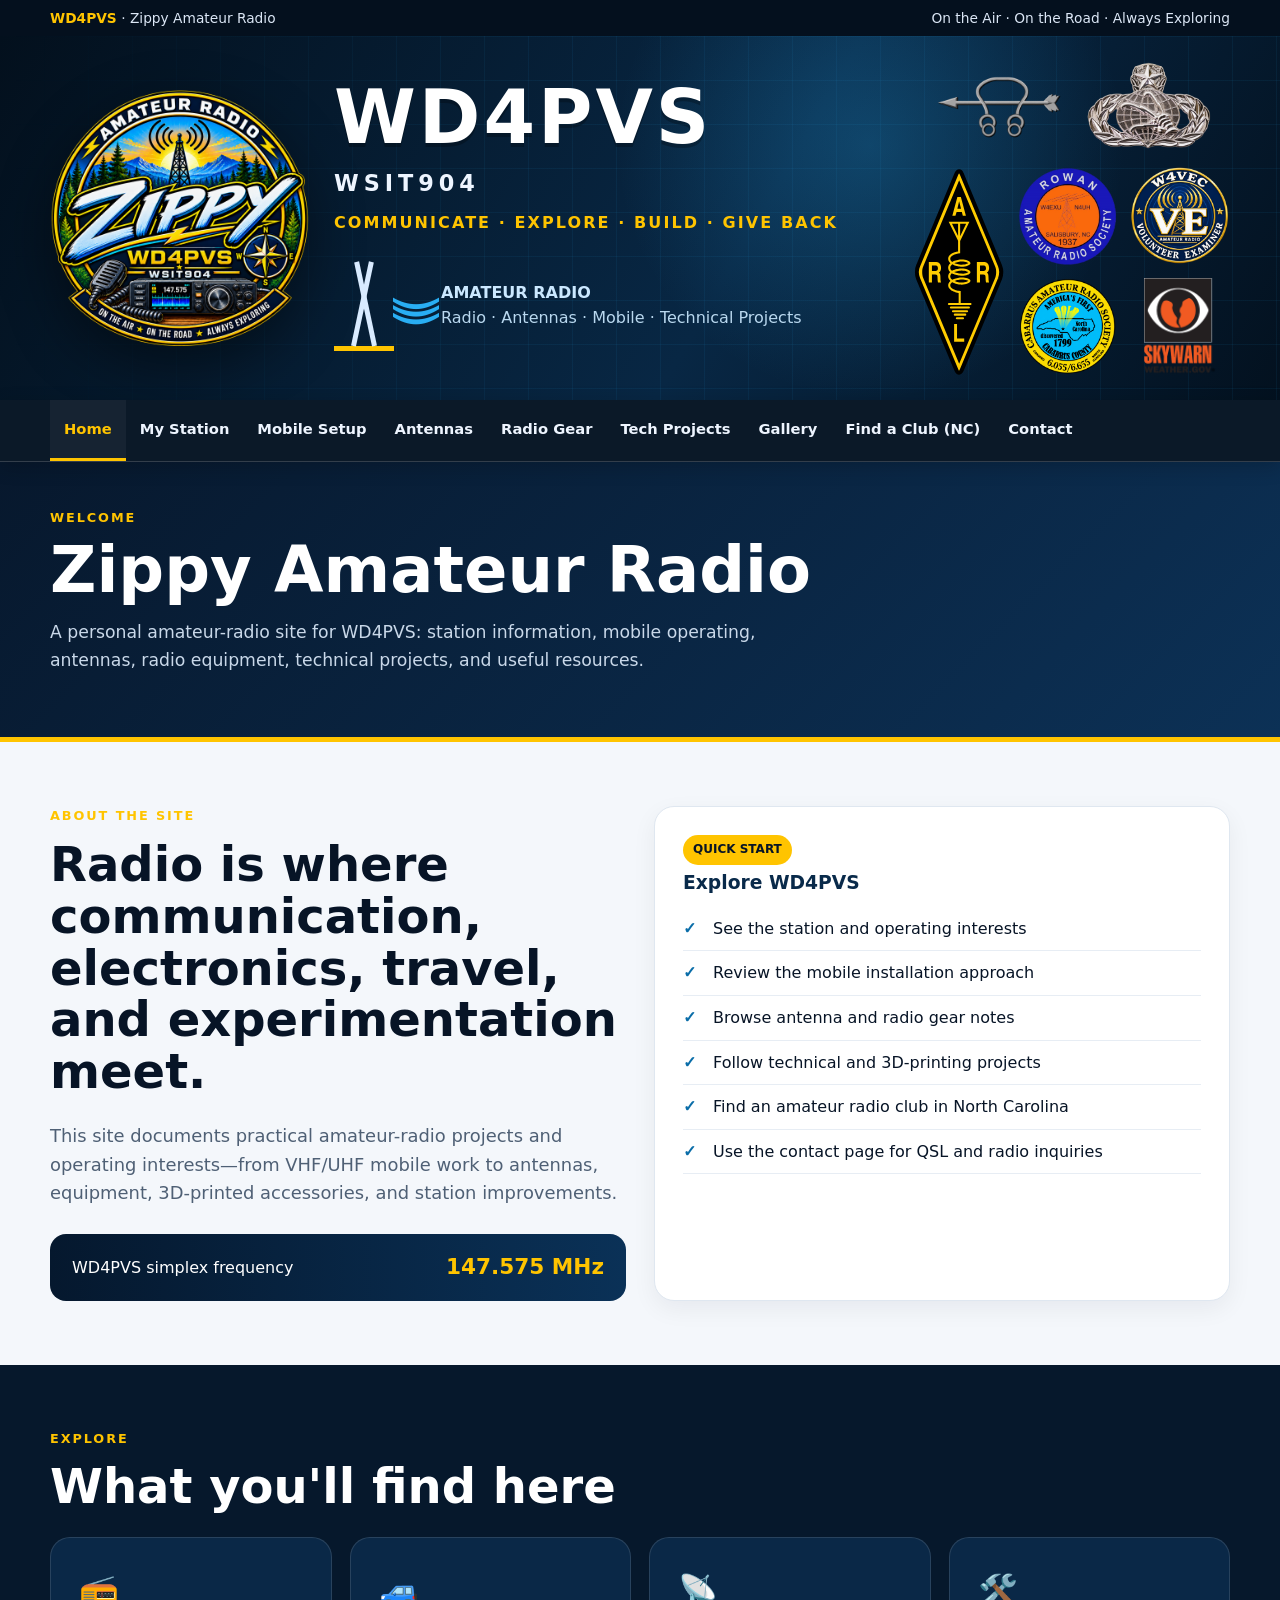
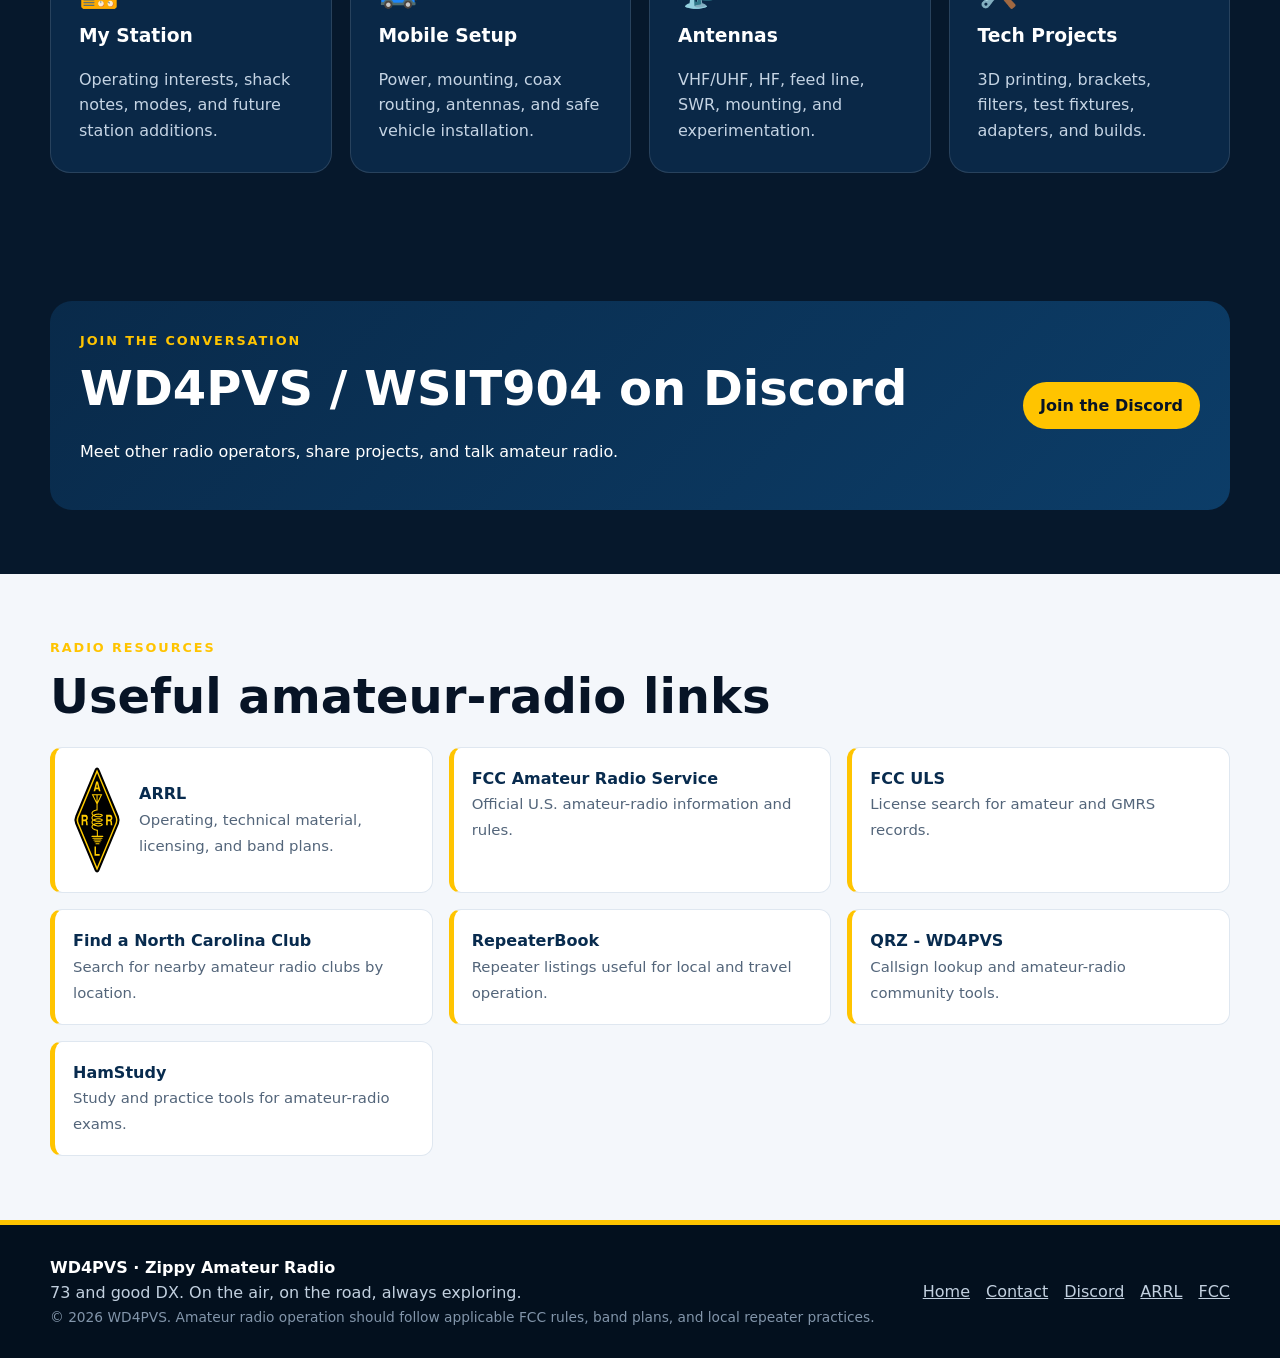
==== commit 8a9d9908: "Add NC amateur radio club finder and Discord links Add the North Carolina club finder and publish th" ====
--- a/index.html
+++ b/index.html
@@ -1,8 +1,14 @@
 <!doctype html>
-<html lang="en"><head><meta charset="utf-8"><meta name="viewport" content="width=device-width,initial-scale=1"><meta name="theme-color" content="#061426"><meta name="description" content="WD4PVS Zippy Amateur Radio — station, mobile, antennas, radio gear, technical projects and ham radio resources."><meta property="og:title" content="Home | WD4PVS"><meta property="og:description" content="WD4PVS Zippy Amateur Radio — station, mobile, antennas, radio gear, technical projects and ham radio resources."><meta property="og:image" content="og-image.png?v=3"><meta property="og:type" content="website"><title>Home | WD4PVS Zippy Amateur Radio</title><link rel="icon" href="favicon.png?v=3"><link rel="apple-touch-icon" href="apple-touch-icon.png?v=3"><link rel="stylesheet" href="styles.css"></head>
+<html lang="en">
+<head><meta charset="utf-8"><meta name="viewport" content="width=device-width,initial-scale=1"><meta name="theme-color" content="#061426"><meta name="description" content="WD4PVS Zippy Amateur Radio - station, mobile, antennas, radio gear, technical projects and ham radio resources."><meta property="og:title" content="Home | WD4PVS"><meta property="og:description" content="WD4PVS Zippy Amateur Radio - station, mobile, antennas, radio gear, technical projects and ham radio resources."><meta property="og:image" content="og-image.png?v=3"><meta property="og:type" content="website"><title>Home | WD4PVS Zippy Amateur Radio</title><link rel="icon" href="favicon.png?v=3"><link rel="apple-touch-icon" href="apple-touch-icon.png?v=3"><link rel="stylesheet" href="styles.css?v=20260906-banner2"></head>
 <body><a class="skip-link" href="#main">Skip to content</a>
-<div class="topbar"><div class="wrap"><span><strong>WD4PVS</strong> • Zippy Amateur Radio</span><span>On the Air • On the Road • Always Exploring</span></div></div>
-<header class="hero-header home-hero-header"><div class="wrap header-grid"><div class="logo-shell"><a href="index.html"><img src="zippy-logo-transparent.png" alt="Zippy Amateur Radio WD4PVS logo"></a></div><div class="brand-panel"><h1>WD4PVS</h1><div class="gmrs">WSIT904</div><div class="tagline">Communicate • Explore • Build • Give Back</div><div class="radio-art" aria-hidden="true"><div class="tower"></div><div class="waves">)))</div><div><strong>AMATEUR RADIO</strong><br><span style="color:#b9d8ef">Radio • Antennas • Mobile • Technical Projects</span></div></div></div><div class="banner-club-logos"><a class="banner-arrl" href="https://www.arrl.org/" target="_blank" rel="noopener" aria-label="Visit ARRL"><img src="arrl-logo.svg" alt="ARRL diamond logo" width="512" height="1159"></a><a class="banner-rowan" href="https://www.rowanars.net/" target="_blank" rel="noopener" aria-label="Visit Rowan Amateur Radio Society"><img src="rowan-ars-logo.png" alt="Rowan Amateur Radio Society logo — N4UH, Salisbury, NC" width="595" height="595"></a><a class="banner-cabarrus" href="https://www.cabarrusars.net/" target="_blank" rel="noopener" aria-label="Visit Cabarrus Amateur Radio Society"><img src="cabarrus-ars-logo-transparent.png" alt="Cabarrus Amateur Radio Society logo" width="350" height="350"></a><div class="banner-ve"><img src="w4vec-volunteer-examiner.png" alt="W4VEC Volunteer Examiner badge" width="1024" height="1024"></div><a class="banner-skywarn" href="https://www.weather.gov/skywarn/" target="_blank" rel="noopener" aria-label="Visit the National Weather Service SKYWARN program"><img src="skywarn-logo.png" alt="SKYWARN® — National Weather Service" width="150" height="210"></a><div class="banner-military"><div class="banner-usaf"><img src="usaf-master-communications-edited.png" alt="Actual silver U.S. Air Force Master Communications and Information badge with star surrounded by a wreath" width="1200" height="1200"></div><img class="banner-navy" src="navy-sonar-technician-transparent.png" alt="U.S. Navy Sonar Technician rating insignia" width="1000" height="899"></div></div></div></header>
-<header class="site-header"><div class="wrap nav-wrap"><a class="brand-mini" href="index.html">WD4PVS</a><button class="menu-button" aria-expanded="false" aria-controls="site-nav">Menu</button><nav id="site-nav" class="site-nav" aria-label="Primary navigation"><a href="index.html" class="active">Home</a><a href="my-station.html" class="">My Station</a><a href="mobile-setup.html" class="">Mobile Setup</a><a href="antennas.html" class="">Antennas</a><a href="radio-gear.html" class="">Radio Gear</a><a href="tech-projects.html" class="">Tech Projects</a><a href="gallery.html" class="">Gallery</a><a href="contact.html" class="">Contact</a></nav></div></header>
-<main id="main"><section class="page-hero"><div class="wrap"><div class="eyebrow">Welcome</div><h1>Zippy Amateur Radio</h1><p>A personal amateur-radio site for WD4PVS: station information, mobile operating, antennas, radio equipment, technical projects, and useful resources.</p></div></section><section class="section "><div class="wrap"><div class="grid-2"><div><div class="section-kicker">About the site</div><h2>Radio is where communication, electronics, travel, and experimentation meet.</h2><p class="lead">This site documents practical amateur-radio projects and operating interests—from VHF/UHF mobile work to antennas, equipment, 3D-printed accessories, and station improvements.</p><div class="frequency-strip"><span>WD4PVS simplex frequency</span><strong>147.575 MHz</strong></div></div><div class="card"><span class="badge">QUICK START</span><h3>Explore WD4PVS</h3><ul class="checklist"><li>See the station and operating interests</li><li>Review the mobile installation approach</li><li>Browse antenna and radio gear notes</li><li>Follow technical and 3D-printing projects</li><li>Use the contact page for QSL and radio inquiries</li></ul></div></div></div></section><section class="section dark-section"><div class="wrap"><div class="section-kicker">Explore</div><h2>What you’ll find here</h2><div class="grid-4"><a class="card icon-card" href="my-station.html" style="text-decoration:none"><div class="icon">📻</div><h3>My Station</h3><p>Operating interests, shack notes, modes, and future station additions.</p></a><a class="card icon-card" href="mobile-setup.html" style="text-decoration:none"><div class="icon">🚙</div><h3>Mobile Setup</h3><p>Power, mounting, coax routing, antennas, and safe vehicle installation.</p></a><a class="card icon-card" href="antennas.html" style="text-decoration:none"><div class="icon">📡</div><h3>Antennas</h3><p>VHF/UHF, HF, feed line, SWR, mounting, and experimentation.</p></a><a class="card icon-card" href="tech-projects.html" style="text-decoration:none"><div class="icon">🛠️</div><h3>Tech Projects</h3><p>3D printing, brackets, filters, test fixtures, adapters, and builds.</p></a></div></div></section><section class="section "><div class="wrap"><div class="section-kicker">Radio Resources</div><h2>Useful amateur-radio links</h2><div class="resource-grid"><a class="resource resource-arrl" href="https://www.arrl.org/" target="_blank" rel="noopener"><img class="arrl-logo" src="arrl-logo.svg" alt="ARRL diamond logo" width="512" height="1159" loading="lazy"><div><strong>ARRL</strong><span>Operating, technical material, licensing, and band plans.</span></div></a><a class="resource" href="https://www.fcc.gov/wireless/bureau-divisions/mobility-division/amateur-radio-service" target="_blank" rel="noopener"><strong>FCC Amateur Radio Service</strong><span>Official U.S. amateur-radio information and rules.</span></a><a class="resource" href="https://wireless2.fcc.gov/UlsSearch/searchLicense.jsp" target="_blank" rel="noopener"><strong>FCC ULS</strong><span>License search for amateur and GMRS records.</span></a><a class="resource" href="https://www.repeaterbook.com/" target="_blank" rel="noopener"><strong>RepeaterBook</strong><span>Repeater listings useful for local and travel operation.</span></a><a class="resource" href="https://www.qrz.com/lookup/WD4PVS" target="_blank" rel="noopener"><strong>QRZ — WD4PVS</strong><span>Callsign lookup and amateur-radio community tools.</span></a><a class="resource" href="https://hamstudy.org/" target="_blank" rel="noopener"><strong>HamStudy</strong><span>Study and practice tools for amateur-radio exams.</span></a></div></div></section></main>
-<footer class="site-footer"><div class="wrap footer-grid"><div><div class="footer-title">WD4PVS • Zippy Amateur Radio</div><div>73 and good DX. On the air, on the road, always exploring.</div><div class="small">© <span data-year></span> WD4PVS. Amateur radio operation should follow applicable FCC rules, band plans, and local repeater practices.</div></div><div class="footer-links"><a href="index.html">Home</a><a href="contact.html">Contact</a><a href="https://www.arrl.org/" target="_blank" rel="noopener">ARRL</a><a href="https://www.fcc.gov/wireless/bureau-divisions/mobility-division/amateur-radio-service" target="_blank" rel="noopener">FCC</a></div></div></footer><script src="script.js"></script></body></html>+<div class="topbar"><div class="wrap"><span><strong>WD4PVS</strong> · Zippy Amateur Radio</span><span>On the Air · On the Road · Always Exploring</span></div></div>
+<header class="hero-header home-hero-header"><div class="wrap header-grid"><div class="logo-shell"><a href="index.html"><img src="zippy-logo-transparent.png" alt="Zippy Amateur Radio WD4PVS logo"></a></div><div class="brand-panel"><h1>WD4PVS</h1><div class="gmrs">WSIT904</div><div class="tagline">Communicate · Explore · Build · Give Back</div><div class="radio-art" aria-hidden="true"><div class="tower"></div><div class="waves">)))</div><div><strong>AMATEUR RADIO</strong><br><span style="color:#b9d8ef">Radio · Antennas · Mobile · Technical Projects</span></div></div></div><div class="banner-club-logos"><a class="banner-arrl" href="https://www.arrl.org/" target="_blank" rel="noopener" aria-label="Visit ARRL"><img src="arrl-logo.svg" alt="ARRL diamond logo" width="512" height="1159"></a><a class="banner-rowan" href="https://www.rowanars.net/" target="_blank" rel="noopener" aria-label="Visit Rowan Amateur Radio Society"><img src="rowan-ars-logo.png" alt="Rowan Amateur Radio Society logo - N4UH, Salisbury, NC" width="595" height="595"></a><a class="banner-cabarrus" href="https://www.cabarrusars.net/" target="_blank" rel="noopener" aria-label="Visit Cabarrus Amateur Radio Society"><img src="cabarrus-ars-logo-transparent.png" alt="Cabarrus Amateur Radio Society logo" width="350" height="350"></a><div class="banner-ve"><img src="w4vec-volunteer-examiner.png" alt="W4VEC Volunteer Examiner badge" width="1024" height="1024"></div><a class="banner-skywarn" href="https://www.weather.gov/skywarn/" target="_blank" rel="noopener" aria-label="Visit the National Weather Service SKYWARN program"><img src="skywarn-logo.png" alt="SKYWARN - National Weather Service" width="150" height="210"></a><div class="banner-military"><div class="banner-usaf"><img src="usaf-master-communications-edited.png" alt="U.S. Air Force Master Communications and Information badge" width="1200" height="1200"></div><img class="banner-navy" src="navy-sonar-technician-transparent.png" alt="U.S. Navy Sonar Technician rating insignia" width="1000" height="899"></div></div></div></header>
+<header class="site-header"><div class="wrap nav-wrap"><a class="brand-mini" href="index.html">WD4PVS</a><button class="menu-button" aria-expanded="false" aria-controls="site-nav">Menu</button><nav id="site-nav" class="site-nav" aria-label="Primary navigation"><a href="index.html" class="active">Home</a><a href="my-station.html">My Station</a><a href="mobile-setup.html">Mobile Setup</a><a href="antennas.html">Antennas</a><a href="radio-gear.html">Radio Gear</a><a href="tech-projects.html">Tech Projects</a><a href="gallery.html">Gallery</a><a href="clubs.html">Find a Club (NC)</a><a href="contact.html">Contact</a></nav></div></header>
+<main id="main"><section class="page-hero"><div class="wrap"><div class="eyebrow">Welcome</div><h1>Zippy Amateur Radio</h1><p>A personal amateur-radio site for WD4PVS: station information, mobile operating, antennas, radio equipment, technical projects, and useful resources.</p></div></section>
+<section class="section"><div class="wrap"><div class="grid-2"><div><div class="section-kicker">About the site</div><h2>Radio is where communication, electronics, travel, and experimentation meet.</h2><p class="lead">This site documents practical amateur-radio projects and operating interests—from VHF/UHF mobile work to antennas, equipment, 3D-printed accessories, and station improvements.</p><div class="frequency-strip"><span>WD4PVS simplex frequency</span><strong>147.575 MHz</strong></div></div><div class="card"><span class="badge">QUICK START</span><h3>Explore WD4PVS</h3><ul class="checklist"><li>See the station and operating interests</li><li>Review the mobile installation approach</li><li>Browse antenna and radio gear notes</li><li>Follow technical and 3D-printing projects</li><li>Find an amateur radio club in North Carolina</li><li>Use the contact page for QSL and radio inquiries</li></ul></div></div></div></section>
+<section class="section dark-section"><div class="wrap"><div class="section-kicker">Explore</div><h2>What you'll find here</h2><div class="grid-4"><a class="card icon-card" href="my-station.html" style="text-decoration:none"><div class="icon">📻</div><h3>My Station</h3><p>Operating interests, shack notes, modes, and future station additions.</p></a><a class="card icon-card" href="mobile-setup.html" style="text-decoration:none"><div class="icon">🚙</div><h3>Mobile Setup</h3><p>Power, mounting, coax routing, antennas, and safe vehicle installation.</p></a><a class="card icon-card" href="antennas.html" style="text-decoration:none"><div class="icon">📡</div><h3>Antennas</h3><p>VHF/UHF, HF, feed line, SWR, mounting, and experimentation.</p></a><a class="card icon-card" href="tech-projects.html" style="text-decoration:none"><div class="icon">🛠️</div><h3>Tech Projects</h3><p>3D printing, brackets, filters, test fixtures, adapters, and builds.</p></a></div></div></section>
+<section class="section dark-section"><div class="wrap"><div class="cta"><div><div class="section-kicker">Join the conversation</div><h2>WD4PVS / WSIT904 on Discord</h2><p>Meet other radio operators, share projects, and talk amateur radio.</p></div><a class="button gold" href="https://discord.gg/5emMs8Geja" target="_blank" rel="noopener">Join the Discord</a></div></div></section><section class="section"><div class="wrap"><div class="section-kicker">Radio Resources</div><h2>Useful amateur-radio links</h2><div class="resource-grid"><a class="resource resource-arrl" href="https://www.arrl.org/" target="_blank" rel="noopener"><img class="arrl-logo" src="arrl-logo.svg" alt="ARRL diamond logo" width="512" height="1159" loading="lazy"><div><strong>ARRL</strong><span>Operating, technical material, licensing, and band plans.</span></div></a><a class="resource" href="https://www.fcc.gov/wireless/bureau-divisions/mobility-division/amateur-radio-service" target="_blank" rel="noopener"><strong>FCC Amateur Radio Service</strong><span>Official U.S. amateur-radio information and rules.</span></a><a class="resource" href="https://wireless2.fcc.gov/UlsSearch/searchLicense.jsp" target="_blank" rel="noopener"><strong>FCC ULS</strong><span>License search for amateur and GMRS records.</span></a><a class="resource" href="clubs.html"><strong>Find a North Carolina Club</strong><span>Search for nearby amateur radio clubs by location.</span></a><a class="resource" href="https://www.repeaterbook.com/" target="_blank" rel="noopener"><strong>RepeaterBook</strong><span>Repeater listings useful for local and travel operation.</span></a><a class="resource" href="https://www.qrz.com/lookup/WD4PVS" target="_blank" rel="noopener"><strong>QRZ - WD4PVS</strong><span>Callsign lookup and amateur-radio community tools.</span></a><a class="resource" href="https://hamstudy.org/" target="_blank" rel="noopener"><strong>HamStudy</strong><span>Study and practice tools for amateur-radio exams.</span></a></div></div></section></main>
+<footer class="site-footer"><div class="wrap footer-grid"><div><div class="footer-title">WD4PVS · Zippy Amateur Radio</div><div>73 and good DX. On the air, on the road, always exploring.</div><div class="small">© <span data-year></span> WD4PVS. Amateur radio operation should follow applicable FCC rules, band plans, and local repeater practices.</div></div><div class="footer-links"><a href="index.html">Home</a><a href="contact.html">Contact</a><a href="https://discord.gg/5emMs8Geja" target="_blank" rel="noopener">Discord</a><a href="https://www.arrl.org/" target="_blank" rel="noopener">ARRL</a><a href="https://www.fcc.gov/wireless/bureau-divisions/mobility-division/amateur-radio-service" target="_blank" rel="noopener">FCC</a></div></div></footer><script src="script.js"></script></body></html>
+
+
--- a/styles.css
+++ b/styles.css
@@ -88,3 +88,6 @@
  .banner-skywarn img{height:88px}
 }
 .banner-military .banner-usaf{order:2;flex-shrink:1}.banner-military{flex-wrap:nowrap}
+
+/* Preserve each badge's natural aspect ratio in all banner layouts. */
+.logo-shell img,.banner-club-logos img{object-fit:contain}.banner-rowan img,.banner-cabarrus img,.banner-ve img,.banner-usaf img,.banner-navy{height:auto;aspect-ratio:auto}.banner-military img{display:block;max-width:100%}
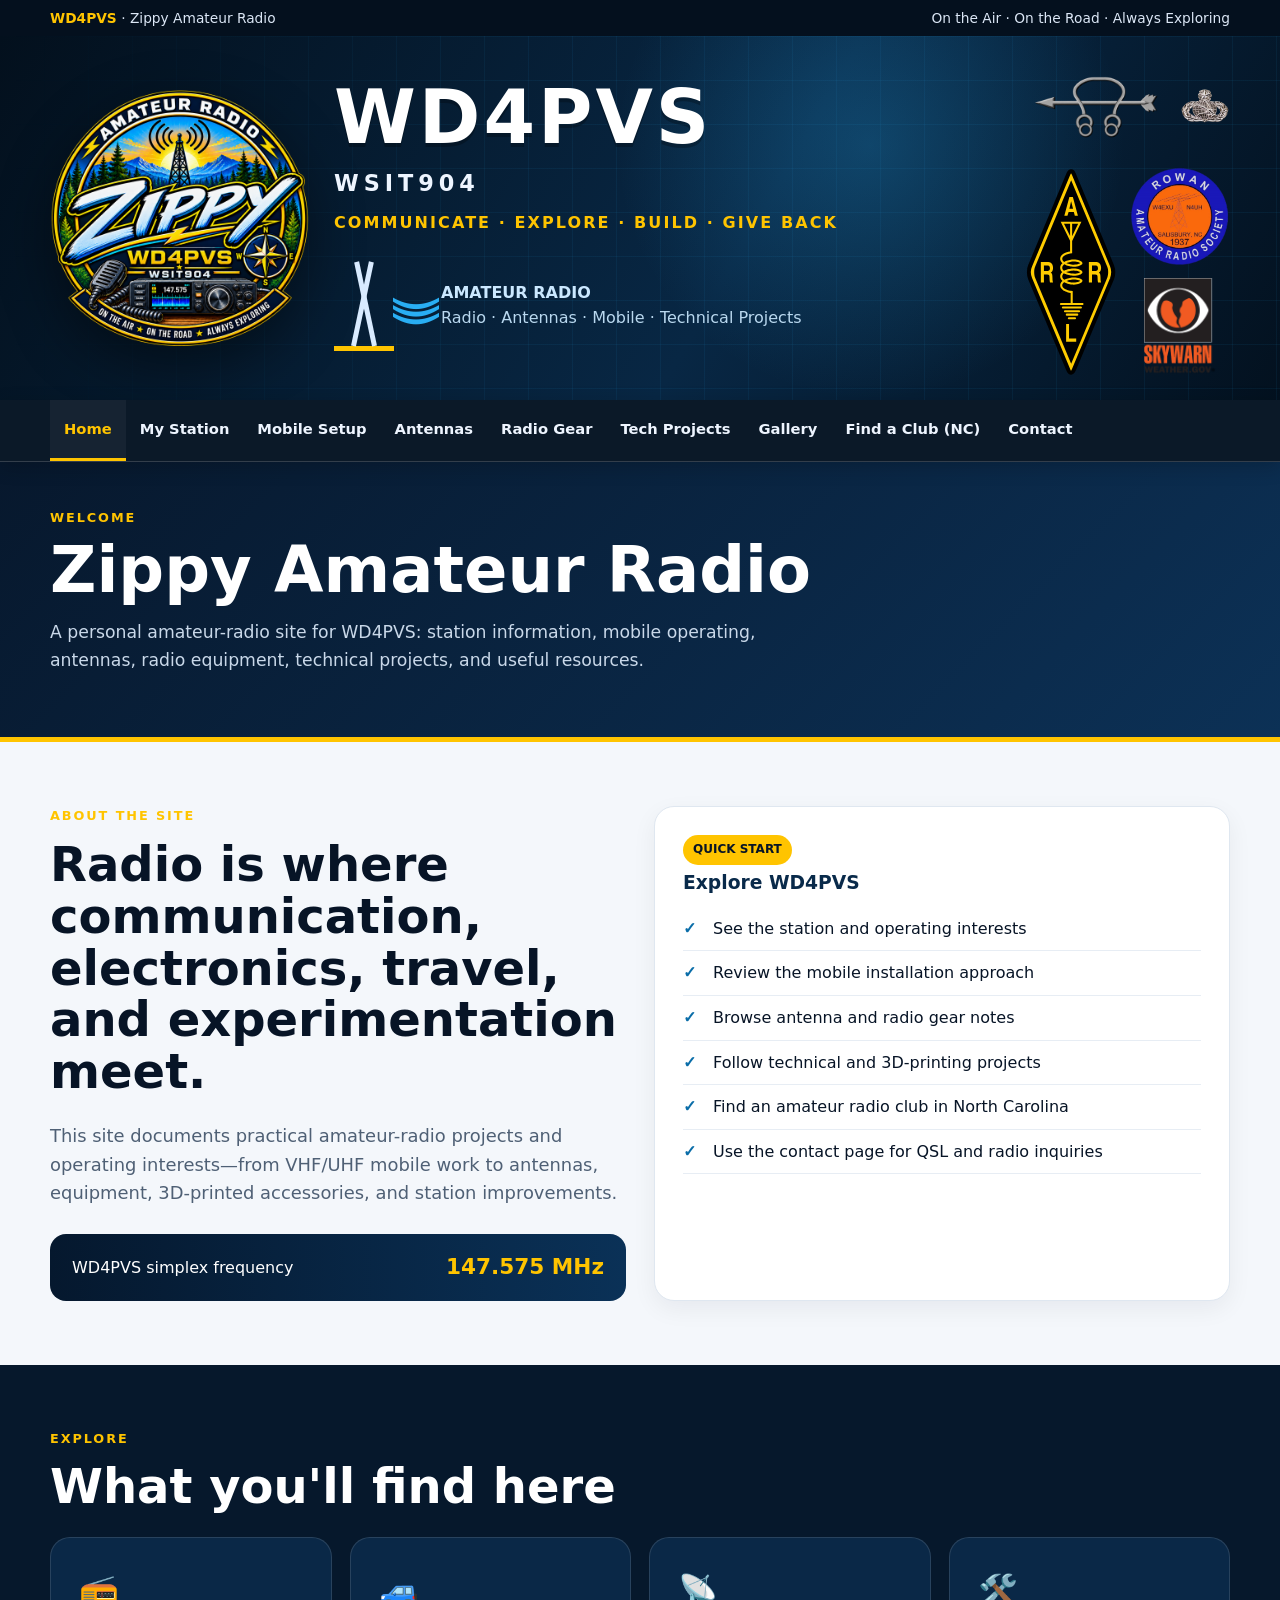
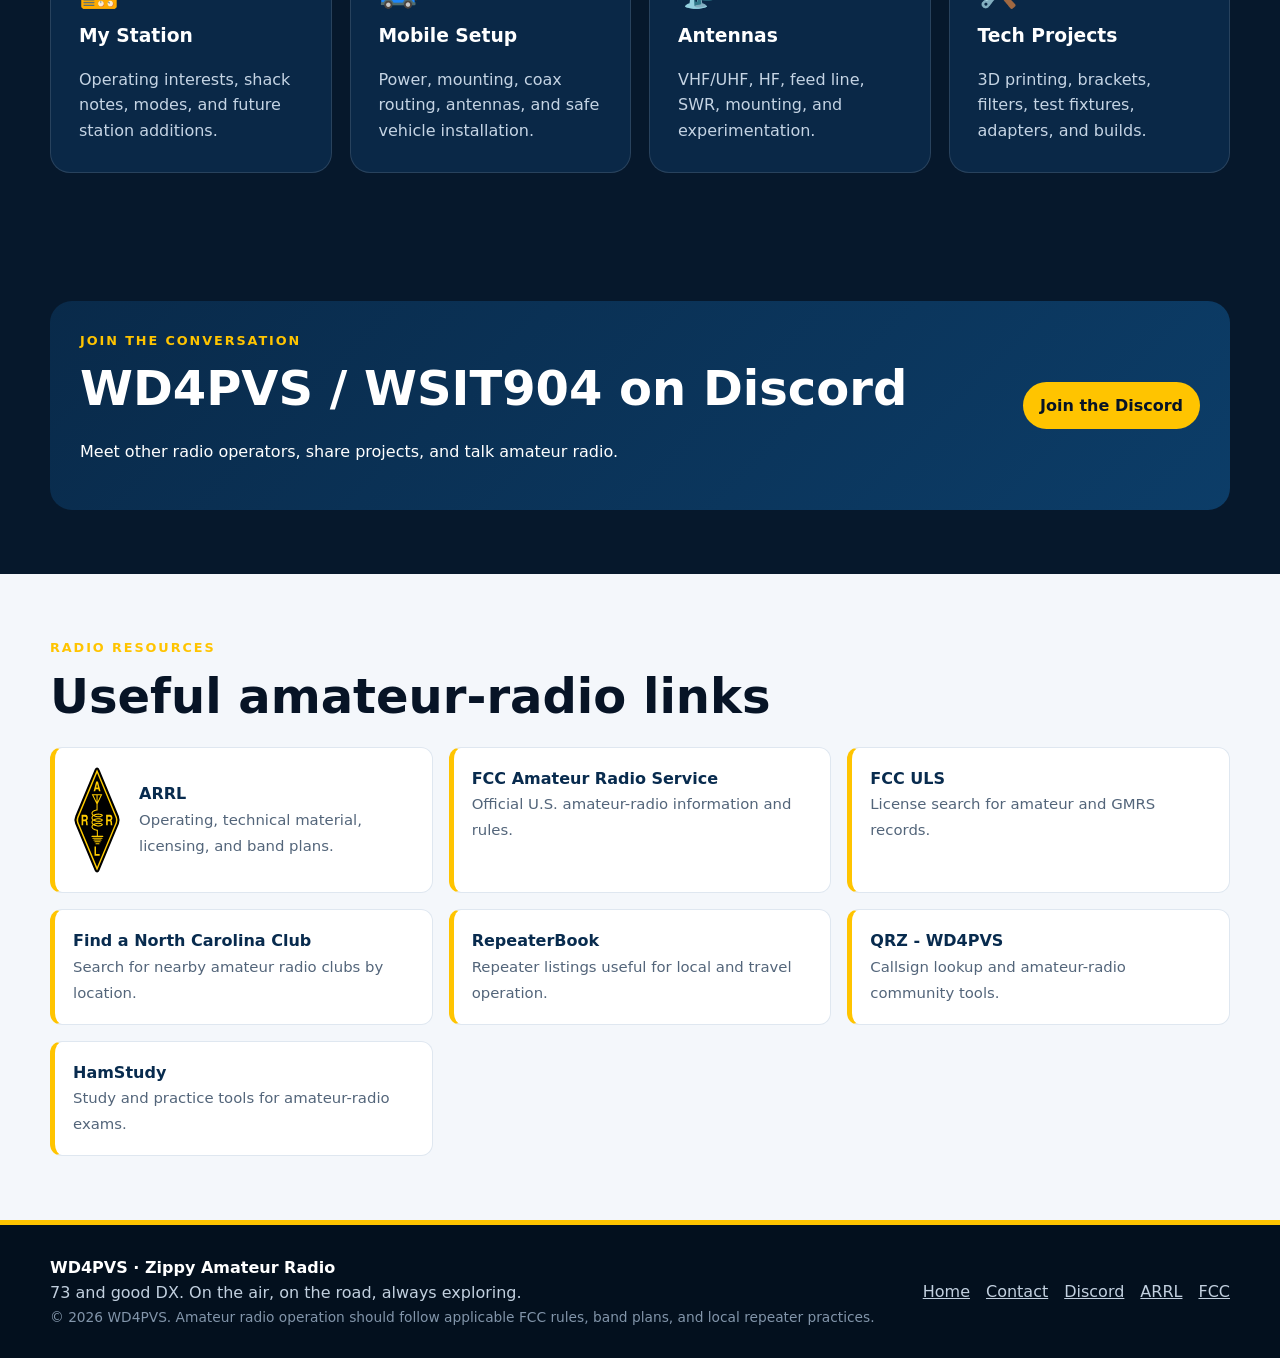
==== commit 26532c9c: "Remove Cabarrus and W4VEC from banner Keep the ARRL, Rowan Amateur Radio Society, SKYWARN, and milit" ====
--- a/index.html
+++ b/index.html
@@ -3,7 +3,7 @@
 <head><meta charset="utf-8"><meta name="viewport" content="width=device-width,initial-scale=1"><meta name="theme-color" content="#061426"><meta name="description" content="WD4PVS Zippy Amateur Radio - station, mobile, antennas, radio gear, technical projects and ham radio resources."><meta property="og:title" content="Home | WD4PVS"><meta property="og:description" content="WD4PVS Zippy Amateur Radio - station, mobile, antennas, radio gear, technical projects and ham radio resources."><meta property="og:image" content="og-image.png?v=3"><meta property="og:type" content="website"><title>Home | WD4PVS Zippy Amateur Radio</title><link rel="icon" href="favicon.png?v=3"><link rel="apple-touch-icon" href="apple-touch-icon.png?v=3"><link rel="stylesheet" href="styles.css?v=20260906-banner2"></head>
 <body><a class="skip-link" href="#main">Skip to content</a>
 <div class="topbar"><div class="wrap"><span><strong>WD4PVS</strong> · Zippy Amateur Radio</span><span>On the Air · On the Road · Always Exploring</span></div></div>
-<header class="hero-header home-hero-header"><div class="wrap header-grid"><div class="logo-shell"><a href="index.html"><img src="zippy-logo-transparent.png" alt="Zippy Amateur Radio WD4PVS logo"></a></div><div class="brand-panel"><h1>WD4PVS</h1><div class="gmrs">WSIT904</div><div class="tagline">Communicate · Explore · Build · Give Back</div><div class="radio-art" aria-hidden="true"><div class="tower"></div><div class="waves">)))</div><div><strong>AMATEUR RADIO</strong><br><span style="color:#b9d8ef">Radio · Antennas · Mobile · Technical Projects</span></div></div></div><div class="banner-club-logos"><a class="banner-arrl" href="https://www.arrl.org/" target="_blank" rel="noopener" aria-label="Visit ARRL"><img src="arrl-logo.svg" alt="ARRL diamond logo" width="512" height="1159"></a><a class="banner-rowan" href="https://www.rowanars.net/" target="_blank" rel="noopener" aria-label="Visit Rowan Amateur Radio Society"><img src="rowan-ars-logo.png" alt="Rowan Amateur Radio Society logo - N4UH, Salisbury, NC" width="595" height="595"></a><a class="banner-cabarrus" href="https://www.cabarrusars.net/" target="_blank" rel="noopener" aria-label="Visit Cabarrus Amateur Radio Society"><img src="cabarrus-ars-logo-transparent.png" alt="Cabarrus Amateur Radio Society logo" width="350" height="350"></a><div class="banner-ve"><img src="w4vec-volunteer-examiner.png" alt="W4VEC Volunteer Examiner badge" width="1024" height="1024"></div><a class="banner-skywarn" href="https://www.weather.gov/skywarn/" target="_blank" rel="noopener" aria-label="Visit the National Weather Service SKYWARN program"><img src="skywarn-logo.png" alt="SKYWARN - National Weather Service" width="150" height="210"></a><div class="banner-military"><div class="banner-usaf"><img src="usaf-master-communications-edited.png" alt="U.S. Air Force Master Communications and Information badge" width="1200" height="1200"></div><img class="banner-navy" src="navy-sonar-technician-transparent.png" alt="U.S. Navy Sonar Technician rating insignia" width="1000" height="899"></div></div></div></header>
+<header class="hero-header home-hero-header"><div class="wrap header-grid"><div class="logo-shell"><a href="index.html"><img src="zippy-logo-transparent.png" alt="Zippy Amateur Radio WD4PVS logo"></a></div><div class="brand-panel"><h1>WD4PVS</h1><div class="gmrs">WSIT904</div><div class="tagline">Communicate · Explore · Build · Give Back</div><div class="radio-art" aria-hidden="true"><div class="tower"></div><div class="waves">)))</div><div><strong>AMATEUR RADIO</strong><br><span style="color:#b9d8ef">Radio · Antennas · Mobile · Technical Projects</span></div></div></div><div class="banner-club-logos"><a class="banner-arrl" href="https://www.arrl.org/" target="_blank" rel="noopener" aria-label="Visit ARRL"><img src="arrl-logo.svg" alt="ARRL diamond logo" width="512" height="1159"></a><a class="banner-rowan" href="https://www.rowanars.net/" target="_blank" rel="noopener" aria-label="Visit Rowan Amateur Radio Society"><img src="rowan-ars-logo.png" alt="Rowan Amateur Radio Society logo - N4UH, Salisbury, NC" width="595" height="595"></a><a class="banner-skywarn" href="https://www.weather.gov/skywarn/" target="_blank" rel="noopener" aria-label="Visit the National Weather Service SKYWARN program"><img src="skywarn-logo.png" alt="SKYWARN - National Weather Service" width="150" height="210"></a><div class="banner-military"><div class="banner-usaf"><img src="usaf-master-communications-edited.png" alt="U.S. Air Force Master Communications and Information badge" width="1200" height="1200"></div><img class="banner-navy" src="navy-sonar-technician-transparent.png" alt="U.S. Navy Sonar Technician rating insignia" width="1000" height="899"></div></div></div></header>
 <header class="site-header"><div class="wrap nav-wrap"><a class="brand-mini" href="index.html">WD4PVS</a><button class="menu-button" aria-expanded="false" aria-controls="site-nav">Menu</button><nav id="site-nav" class="site-nav" aria-label="Primary navigation"><a href="index.html" class="active">Home</a><a href="my-station.html">My Station</a><a href="mobile-setup.html">Mobile Setup</a><a href="antennas.html">Antennas</a><a href="radio-gear.html">Radio Gear</a><a href="tech-projects.html">Tech Projects</a><a href="gallery.html">Gallery</a><a href="clubs.html">Find a Club (NC)</a><a href="contact.html">Contact</a></nav></div></header>
 <main id="main"><section class="page-hero"><div class="wrap"><div class="eyebrow">Welcome</div><h1>Zippy Amateur Radio</h1><p>A personal amateur-radio site for WD4PVS: station information, mobile operating, antennas, radio equipment, technical projects, and useful resources.</p></div></section>
 <section class="section"><div class="wrap"><div class="grid-2"><div><div class="section-kicker">About the site</div><h2>Radio is where communication, electronics, travel, and experimentation meet.</h2><p class="lead">This site documents practical amateur-radio projects and operating interests—from VHF/UHF mobile work to antennas, equipment, 3D-printed accessories, and station improvements.</p><div class="frequency-strip"><span>WD4PVS simplex frequency</span><strong>147.575 MHz</strong></div></div><div class="card"><span class="badge">QUICK START</span><h3>Explore WD4PVS</h3><ul class="checklist"><li>See the station and operating interests</li><li>Review the mobile installation approach</li><li>Browse antenna and radio gear notes</li><li>Follow technical and 3D-printing projects</li><li>Find an amateur radio club in North Carolina</li><li>Use the contact page for QSL and radio inquiries</li></ul></div></div></div></section>
--- a/styles.css
+++ b/styles.css
@@ -60,16 +60,16 @@
 }
 @media(prefers-reduced-motion:reduce){html{scroll-behavior:auto}}
 /* Banner logos use fixed tracks so image dimensions cannot squeeze the callsign. */
-.banner-club-logos{--club-size:100px;--logo-gap:12px;display:grid;width:318px;max-width:100%;grid-template-columns:94px repeat(2,minmax(0,1fr));grid-template-rows:auto 100px 100px;gap:12px;align-items:center;justify-self:end}
+.banner-club-logos{display:grid;width:206px;max-width:100%;grid-template-columns:94px 100px;grid-template-rows:auto 100px 100px;gap:12px;align-items:center;justify-self:end}
 .banner-club-logos>*{min-width:0}
 .banner-arrl{grid-column:1;grid-row:2 / 4;display:block;background:transparent}
 .banner-arrl img{width:94px;height:212px;object-fit:contain}
 .banner-rowan{grid-column:2;grid-row:2}
-.banner-cabarrus{grid-column:2;grid-row:3}
-.banner-ve{grid-column:3;grid-row:2}
-.banner-rowan,.banner-cabarrus,.banner-ve{display:block;width:100%;max-width:100px}
-.banner-rowan img,.banner-cabarrus img,.banner-ve img{width:100%;height:auto;max-height:100px;object-fit:contain}
-.banner-skywarn{grid-column:3;grid-row:3;display:block;justify-self:center}
+
+
+.banner-rowan{display:block;width:100%;max-width:100px}
+.banner-rowan img{width:100%;height:auto;max-height:100px;object-fit:contain}
+.banner-skywarn{grid-column:2;grid-row:3;display:block;justify-self:center}
 .banner-skywarn img{height:100px;width:auto}
 .banner-military{grid-column:1 / -1;grid-row:1;display:flex;align-items:center;justify-content:center;gap:12px;width:100%;min-width:0}
 .banner-military .banner-usaf{width:132px;flex:0 0 132px}
@@ -82,12 +82,12 @@
 }
 @media(max-width:720px){
  .home-hero-header .header-grid{grid-template-columns:minmax(0,1fr)}
- .banner-club-logos{width:280px;grid-template-columns:80px repeat(2,minmax(0,1fr));grid-template-rows:auto 88px 88px;gap:10px}
+ .banner-club-logos{width:184px;grid-template-columns:80px 94px;grid-template-rows:auto 88px 88px;gap:10px}
  .banner-arrl img{width:80px;height:186px}
- .banner-rowan img,.banner-cabarrus img,.banner-ve img{max-height:88px}
+ .banner-rowan img{max-height:88px}
  .banner-skywarn img{height:88px}
 }
 .banner-military .banner-usaf{order:2;flex-shrink:1}.banner-military{flex-wrap:nowrap}
 
 /* Preserve each badge's natural aspect ratio in all banner layouts. */
-.logo-shell img,.banner-club-logos img{object-fit:contain}.banner-rowan img,.banner-cabarrus img,.banner-ve img,.banner-usaf img,.banner-navy{height:auto;aspect-ratio:auto}.banner-military img{display:block;max-width:100%}
+.logo-shell img,.banner-club-logos img{object-fit:contain}.banner-rowan img,.banner-usaf img,.banner-navy{height:auto;aspect-ratio:auto}.banner-military img{display:block;max-width:100%}
